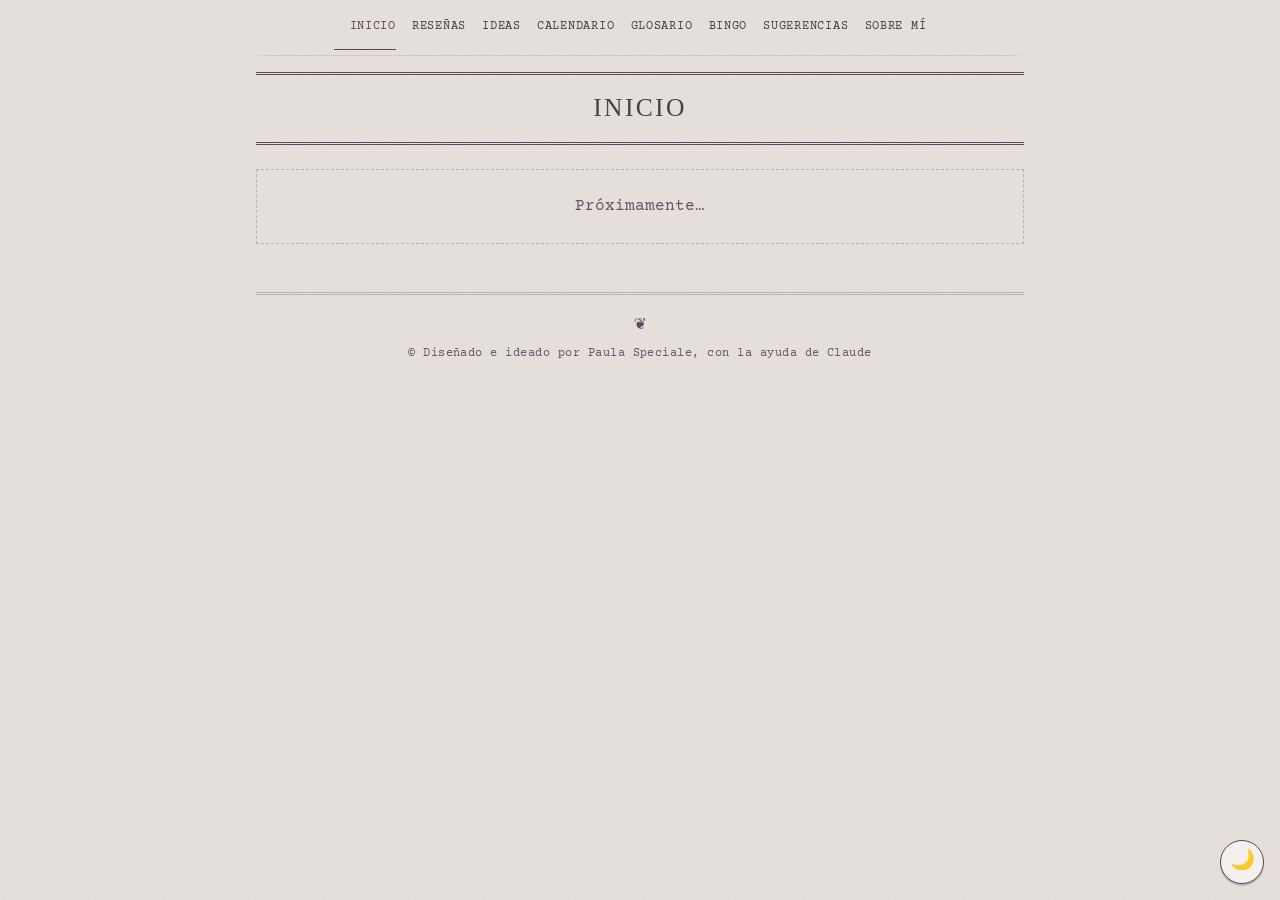
==== index.html @ 23b92ede "mejoras en las reseñas y nueva seccion glosario" ====
<!DOCTYPE html>
<html lang="es">
<head>
<meta charset="UTF-8">
<meta name="viewport" content="width=device-width, initial-scale=1, viewport-fit=cover">
<meta name="color-scheme" content="light dark">
<meta name="description" content="Aplicación web gratuita y sin anuncios para quienes crean contenido sobre libros en Bookstagram y BookTok: organiza ideas de publicaciones, planifícalas en un calendario y prepara reseñas.">
<meta name="theme-color" content="#e8e3df" media="(prefers-color-scheme: light)">
<meta name="theme-color" content="#353436" media="(prefers-color-scheme: dark)">
<link rel="icon" href="data:image/svg+xml,%3Csvg xmlns='http://www.w3.org/2000/svg' viewBox='0 0 100 100'%3E%3Ctext y='.9em' font-size='90'%3E%F0%9F%93%9A%3C/text%3E%3C/svg%3E">
<title>Inicio</title>
<link rel="stylesheet" href="base.css">
<script src="theme.js"></script>
</head>
<body>
<nav class="menu" aria-label="Principal">
<a href="index.html" aria-current="page">Inicio</a>
<a href="resenia.html">Reseñas</a>
<a href="ideas_post_90.html">Ideas</a>
<a href="calendario_ideas_90.html">Calendario</a>
<a href="glosario.html">Glosario</a>
<a href="bingo.html">Bingo</a>
<a href="sugerencias.html">Sugerencias</a>
<a href="sobre_mi.html">Sobre mí</a>
</nav>
<header class="encabezado">
<h1>Inicio</h1>
</header>
<main>
<p class="proximamente">Próximamente…</p>
</main>
<footer>
  <p>&copy; Diseñado e ideado por Paula Speciale, con la ayuda de Claude</p>
</footer>
</body>
</html>
---- base.css ----
/* ==========================================================================
   base.css · Estilos compartidos por todas las páginas: variables y tema, tipografía, controles,
   menú, pie, bloques de lectura, diálogos, botón de tema e impresión.
   Estética «librería antigua»: solo cambia la forma; los colores son los de la paleta.
   Paleta: Forged Iron #414143 · Smoked Amethyst #594752 · Old Lavender #7B6B7A
           Maud #867C7D · Weathered Stone #BAB8B5 · Brume #E8E3DF
   Se carga siempre PRIMERO.
   ========================================================================== */

/* Courier Prime (SIL OFL 1.1), autohospedada en fonts/. Sustituye a «American Typewriter»,
   que solo existe en Apple. Solo subconjunto latino (cubre el español completo). */
@font-face {
  font-family: "Courier Prime";
  font-style: normal;
  font-weight: 400;
  font-display: swap;
  src: url("fonts/courier-prime-latin-400-normal.woff2") format("woff2");
  unicode-range: U+0000-00FF, U+0131, U+0152-0153, U+02BB-02BC, U+02C6, U+02DA, U+02DC, U+2000-206F, U+20AC, U+2122, U+2191, U+2193, U+2212, U+2215, U+FEFF, U+FFFD;
}

@font-face {
  font-family: "Courier Prime";
  font-style: normal;
  font-weight: 700;
  font-display: swap;
  src: url("fonts/courier-prime-latin-700-normal.woff2") format("woff2");
  unicode-range: U+0000-00FF, U+0131, U+0152-0153, U+02BB-02BC, U+02C6, U+02DA, U+02DC, U+2000-206F, U+20AC, U+2122, U+2191, U+2193, U+2212, U+2215, U+FEFF, U+FFFD;
}

/* Paleta: Forged Iron #414143 · Smoked Amethyst #594752 · Old Lavender #7B6B7A
   Maud #867C7D · Weathered Stone #BAB8B5 · Brume #E8E3DF

   Una sola fuente para los dos temas: cada color se escribe UNA vez como
   light-dark(claro, oscuro). El tema lo decide color-scheme:
   - sin elección: sigue al dispositivo (color-scheme: light dark)
   - botón de tema (theme.js): data-theme="light" | "dark" fuerza uno. */
:root {
  color-scheme: light dark;

  --fondo: light-dark(#e8e3df, #353436);          /* Brume */
  --superficie: light-dark(#f3f0ed, #414143);     /* Forged Iron (oscuro) */
  --texto: light-dark(#414143, #e8e3df);
  --suave: light-dark(#62555c, #bab8b5);
  --borde: light-dark(#bab8b5, #5d5a5e);          /* Weathered Stone (claro) */
  --acento: light-dark(#594752, #dcc8d9);         /* Smoked Amethyst (claro) */
  --sobre-acento: light-dark(#e8e3df, #2b2a2c);
  --corazon: light-dark(#a02450, #ff8fb0);
  --aviso: light-dark(#7a4500, #f0b252);

  /* Cintas de estado (como marcapáginas) */
  --est-idea: light-dark(#bab8b5, #7a787b);
  --est-grabando: light-dark(#d98e04, #e8aa3c);
  --est-editando: light-dark(#2f6fba, #6aa6ec);
  --est-programada: light-dark(#7b6b7a, #b9a3c4); /* Old Lavender */
  --est-publicada: light-dark(#2c8a5f, #5ccf96);
  --est-descartada: light-dark(#867c7d, #8f8084); /* Maud */
  --sobre-publicada: light-dark(#ffffff, #08231b);

  /* Formatos */
  --f-post: light-dark(#245a9e, #7db3f0);
  --f-carrusel: light-dark(#8f2f76, #e08ac8);
  --f-reel: light-dark(#8f4308, #f0a25a);

  /* Tipografía, papel y marco (definidos aquí arriba, antes de usarse) */
  --serif: "Iowan Old Style", "Baskerville", "Palatino Linotype", Palatino, "Book Antiqua", Georgia, serif;
  --sans: system-ui, -apple-system, "Segoe UI", Roboto, "Helvetica Neue", sans-serif;
  --maquina: "Courier Prime", "American Typewriter", "Courier New", Courier, monospace;
  --papel: url("data:image/svg+xml,%3Csvg xmlns='http://www.w3.org/2000/svg' width='160' height='160'%3E%3Cfilter id='n'%3E%3CfeTurbulence type='fractalNoise' baseFrequency='.8' numOctaves='2' stitchTiles='stitch'/%3E%3CfeColorMatrix values='0 0 0 0 .35 0 0 0 0 .3 0 0 0 0 .3 0 0 0 .09 0'/%3E%3C/filter%3E%3Crect width='100%25' height='100%25' filter='url(%23n)'/%3E%3C/svg%3E");
  --marco: inset 0 0 0 3px var(--superficie), inset 0 0 0 4px var(--borde);

  --tope: env(safe-area-inset-top, 0px);
  --alto-barra: 4rem; /* lo actualiza app.js */
}

:root[data-theme="light"] { color-scheme: light; }

:root[data-theme="dark"] { color-scheme: dark; }

*, *::before, *::after { box-sizing: border-box; }

[hidden] { display: none !important; }

html {
  background: var(--fondo);
  -webkit-text-size-adjust: 100%;
  text-size-adjust: 100%;
}

body {
  max-width: 50rem;
  margin: 0 auto;
  padding: 0 max(1rem, env(safe-area-inset-right)) calc(3rem + env(safe-area-inset-bottom, 0px)) max(1rem, env(safe-area-inset-left));
  background: var(--fondo);
  color: var(--texto);
  font: 1rem/1.55 var(--sans);
}

p { margin: 0; }

p:empty { display: none; }

:focus-visible {
  outline: 3px solid var(--acento);
  outline-offset: 2px;
}

.encabezado {
  padding-top: calc(1.25rem + var(--tope));
}

h1 {
  margin: 0 0 .25rem;
  font: 700 clamp(1.45rem, 6vw, 2rem)/1.15 var(--serif);
  letter-spacing: -.01em;
}

progress {
  display: block;
  width: 100%;
  height: .55rem;
  margin: .5rem 0;
  accent-color: var(--acento);
}

.guia {
  margin-top: 1rem;
  border: 1px solid var(--borde);
  border-radius: .4rem;
  background: var(--superficie);
  padding: 0 .9rem;
}

.guia > summary {
  display: flex;
  align-items: center;
  min-height: 2.75rem;
  font-weight: 600;
}

.guia ul {
  margin: 0;
  padding: 0 0 .9rem 1.1rem;
  font-size: .92rem;
  color: var(--suave);
}

.guia li + li { margin-top: .35rem; }

summary { cursor: pointer; }

button, select, input, textarea {
  font: inherit;
  color: inherit;
}

button {
  min-height: 2.75rem;
  padding: .5rem .9rem;
  border: 1px solid var(--borde);
  border-radius: .4rem;
  background: var(--superficie);
  cursor: pointer;
  touch-action: manipulation;
}

button.primario {
  border-color: var(--acento);
  background: var(--acento);
  color: var(--sobre-acento);
  font-weight: 600;
}

input[type="search"], input[type="text"], input[type="date"], select, textarea {
  display: block;
  width: 100%;
  min-height: 2.75rem;
  padding: .5rem .65rem;
  border: 1px solid var(--borde);
  border-radius: .4rem;
  background: var(--fondo);
  font-size: 1rem; /* 16 px: evita el zoom automático en iOS */
}

textarea {
  min-height: 5.5rem;
  resize: vertical;
}

input[type="file"] {
  width: 100%;
  font-size: .9rem;
}

.campo {
  display: flex;
  flex-direction: column;
  gap: .25rem;
  font-size: .85rem;
  color: var(--suave);
}

.campo > select, .campo > input, .campo > textarea {
  color: var(--texto);
}

.check {
  display: flex;
  align-items: center;
  gap: .6rem;
  min-height: 2.75rem;
}

.check input {
  width: 1.4rem;
  height: 1.4rem;
  margin: 0;
  accent-color: var(--acento);
}

.botones {
  display: flex;
  flex-wrap: wrap;
  gap: .5rem;
}

/* Marcas: formato y origen */
.meta {
  display: flex;
  flex-wrap: wrap;
  gap: .4rem;
  margin-top: .5rem;
}

.chip {
  padding: .05rem .6rem;
  border: 1px solid currentColor;
  border-radius: 999px;
  font: 600 .78rem/1.5 var(--sans);
}

.formato-post { color: var(--f-post); }

.formato-carrusel { color: var(--f-carrusel); }

.formato-reel { color: var(--f-reel); }

.origen { color: var(--suave); font-weight: 500; }

.solo-lector {
  position: absolute;
  width: 1px;
  height: 1px;
  margin: -1px;
  overflow: hidden;
  clip: rect(0 0 0 0);
  white-space: nowrap;
}

@media (prefers-reduced-motion: reduce) {
  * { scroll-behavior: auto !important; }
}

body::before {
  content: "";
  position: fixed;
  inset: 0 0 auto;
  height: env(safe-area-inset-top, 0px);
  background: var(--fondo);
  z-index: 40;
}

.ayuda {
  font-size: .78rem;
  color: var(--suave);
  font-family: var(--maquina);
}

/* ---------- Cuadros de diálogo ---------- */
dialog {
  width: min(26rem, calc(100vw - 2rem));
  padding: 1.4rem;
  border: 1px solid var(--borde);
  border-radius: .15rem;
  background: var(--superficie);
  color: var(--texto);
  box-shadow: var(--marco);
}

dialog::backdrop { background: rgba(0, 0, 0, .55); }

dialog p { margin-bottom: 1rem; }

dialog .botones { justify-content: flex-end; }

/* Papel con grano (el mismo en las barras fijas para que no se note el corte) */
html, body::before {
  background-color: var(--fondo);
}

/* El grano va en una capa fija propia (rápida y compatible con iOS, donde
   background-attachment: fixed no funciona). No intercepta toques. */
body::after {
  content: "";
  position: fixed;
  inset: 0;
  z-index: 60;
  background-image: var(--papel);
  pointer-events: none;
}

body {
  background: transparent;
  font: 1rem/1.6 var(--serif);
}

/* ---------- Portada ---------- */
.encabezado { text-align: center; }

h1 {
  margin: 0 0 .75rem;
  padding: 1rem .5rem;
  border-top: 3px double var(--acento);
  border-bottom: 3px double var(--acento);
  font: 400 clamp(1.1rem, 4.6vw, 1.6rem)/1.35 var(--serif);
  letter-spacing: .09em;
  text-transform: uppercase;
}

progress {
  max-width: 20rem;
  margin: .6rem auto;
  height: .5rem;
  appearance: none;
  -webkit-appearance: none;
  border: 1px solid var(--acento);
  border-radius: 0;
  background: transparent;
}

progress::-webkit-progress-bar { background: transparent; }

progress::-webkit-progress-value { background: var(--acento); }

progress::-moz-progress-bar { background: var(--acento); }

/* ---------- Marcos y paneles plegables ---------- */
.guia {
  border: 1px solid var(--borde);
  border-radius: .15rem;
  box-shadow: var(--marco);
  padding: 0 1.1rem;
}

.guia > summary {
  font: 400 .78rem/1.4 var(--maquina);
  letter-spacing: .1em;
  text-transform: uppercase;
}

.guia ul { font-size: .95rem; }

/* «+» / «−» como en un índice de catálogo */
.guia > summary::after {
  content: "+";
  margin-left: auto;
  padding-left: .75rem;
  font-family: var(--maquina);
  color: var(--acento);
}

.guia[open] > summary::after { content: "\2212"; }

/* ---------- Controles ---------- */
button {
  border-radius: .15rem;
  font-family: var(--maquina);
  font-size: .76rem;
  letter-spacing: .07em;
  text-transform: uppercase;
  background: transparent;
}

button.primario { background: var(--acento); }

input[type="search"], input[type="text"], input[type="date"], select, textarea {
  border-radius: .15rem;
  border-color: var(--borde);
  background: var(--superficie);
  font-family: var(--serif);
}

.campo {
  font-family: var(--maquina);
  font-size: .78rem;
  letter-spacing: .08em;
  text-transform: uppercase;
}

.campo > select, .campo > input, .campo > textarea { letter-spacing: normal; text-transform: none; }

.check { font-family: var(--maquina); font-size: .85rem; }

.chip {
  padding: .05rem .55rem;
  border-radius: .15rem;
  font: 400 .75rem/1.6 var(--maquina);
  letter-spacing: .08em;
  text-transform: uppercase;
}

.origen { font-weight: 400; }

.chip.propia { color: var(--acento); border-color: var(--acento); }

.menu {
  display: flex;
  flex-wrap: nowrap;          /* siempre en una sola línea */
  gap: 0 1rem;
  padding: calc(.35rem + var(--tope)) 0 .35rem;
  overflow-x: auto;           /* si no cabe, se desliza con el dedo */
  overscroll-behavior-x: contain;
  -webkit-overflow-scrolling: touch;
  scrollbar-width: none;
  border-bottom: 1px dotted var(--borde);
  font: 400 .78rem/1.4 var(--maquina);
  letter-spacing: .06em;
  text-transform: uppercase;
  /* difuminado en los bordes: indica que hay más enlaces al deslizar */
  -webkit-mask-image: linear-gradient(to right, transparent, #000 .75rem, #000 calc(100% - .75rem), transparent);
  mask-image: linear-gradient(to right, transparent, #000 .75rem, #000 calc(100% - .75rem), transparent);
}

.menu::-webkit-scrollbar { display: none; }

/* centrado cuando cabe; alineado al inicio (sin cortar el primero) cuando no */
.menu a:first-child { margin-left: auto; padding-left: 1rem; }

.menu a:last-child { margin-right: auto; padding-right: 1.25rem; }

.menu a {
  display: inline-flex;
  flex: none;
  white-space: nowrap;
  align-items: center;
  min-height: 2.75rem;
  border-bottom: 1px solid transparent;
  color: var(--texto);
  text-decoration: none;
}

.menu a:hover { border-bottom-color: var(--acento); }

.menu a[aria-current="page"] { color: var(--acento); border-bottom-color: var(--acento); }

.menu + .encabezado { padding-top: 1rem; }

footer {
  margin-top: 3rem;
  padding-top: 1rem;
  border-top: 3px double var(--borde);
  text-align: center;
  font: 400 .75rem/1.5 var(--maquina);
  letter-spacing: .04em;
  color: var(--suave);
}

footer::before {
  content: "\2766\FE0E";
  display: block;
  margin-bottom: .3rem;
  font-size: 1.2rem;
  color: var(--acento);
}

.intro { margin-top: .5rem; font-style: italic; color: var(--suave); }

.bloque { margin-top: 1.75rem; }

.bloque > h2 {
  display: flex;
  align-items: baseline;
  gap: .7rem;
  margin: 0 0 .6rem;
  padding-bottom: .35rem;
  border-bottom: 3px double var(--acento);
  font: 400 1.12rem/1.3 var(--serif);
  font-variant: small-caps;
  letter-spacing: .07em;
}

.bloque > h2 .n { font: 400 .85rem var(--maquina); font-variant: normal; letter-spacing: .04em; color: var(--acento); }

.bloque h3 { margin: 1rem 0 .25rem; font: italic 400 1.05rem/1.4 var(--serif); }

.bloque ul { margin: 0; padding-left: 1.2rem; }

.bloque li { padding-left: .2rem; }

.bloque li::marker { color: var(--acento); }

.botones.centrado { justify-content: center; margin-top: .5rem; }

.vacio-msg { padding: 1rem; border: 1px dashed var(--borde); border-radius: .15rem; color: var(--suave); font-size: .9rem; }

main a { color: var(--acento); text-underline-offset: .2em; }

main p + p { margin-top: .75rem; }

.bloque > p { margin-top: .6rem; }

.proximamente {
  margin-top: 1.5rem;
  padding: 1.5rem 1rem;
  border: 1px dashed var(--borde);
  text-align: center;
  font-family: var(--maquina);
  color: var(--suave);
}

.btn-tema {
  position: fixed;
  right: max(1rem, env(safe-area-inset-right, 0px));
  bottom: calc(1rem + env(safe-area-inset-bottom, 0px));
  z-index: 70;
  display: grid;
  place-content: center;
  width: 2.75rem;
  height: 2.75rem;
  padding: 0;
  border: 1px solid var(--acento);
  border-radius: 50%;
  background: var(--superficie);
  color: var(--texto);
  font-size: 1.25rem;
  line-height: 1;
  letter-spacing: normal;
  box-shadow: 0 2px 0 var(--borde);
}

.btn-tema:active { transform: translateY(2px); box-shadow: none; }

/* Transición suave al cambiar de tema (solo mientras dura el cambio) */
.tema-anim, .tema-anim *, .tema-anim *::before, .tema-anim *::after {
  transition: background-color .4s ease, color .4s ease, border-color .4s ease,
              box-shadow .4s ease, outline-color .4s ease, fill .4s ease, stroke .4s ease !important;
}

@media (prefers-reduced-motion: reduce) {
  .tema-anim, .tema-anim *, .tema-anim *::before, .tema-anim *::after { transition: none !important; }
}

@media (max-width: 30rem) {
  .menu { gap: 0 .7rem; font-size: .8rem; letter-spacing: .03em; }
}

button:hover { border-color: var(--acento); }
button:active { transform: translateY(1px); }

@page { margin: 1.5cm; }

@media print {
  :root:root:root {
    color-scheme: light;
    --fondo: #fff; --superficie: #fff; --texto: #000; --suave: #333;
    --borde: #888; --acento: #000; --sobre-acento: #fff; --aviso: #000;
  }
  html, body { background: #fff !important; }
  body { max-width: none; padding: 0; font-size: 11pt; line-height: 1.45; color: #000; }
  body::before, body::after, .menu, .btn-tema, .no-print, .indice { display: none !important; }
  .encabezado { padding-top: 0; }
  .bloque { margin-top: 1.1rem; break-inside: avoid; }
  .bloque > h2 { break-after: avoid; }
  a { color: #000; text-decoration: none; }
  table.valoracion { box-shadow: none; }
  table.valoracion.ejemplo td { opacity: 1; }
  footer { margin-top: 1.5rem; }
}

html { scroll-behavior: smooth; }
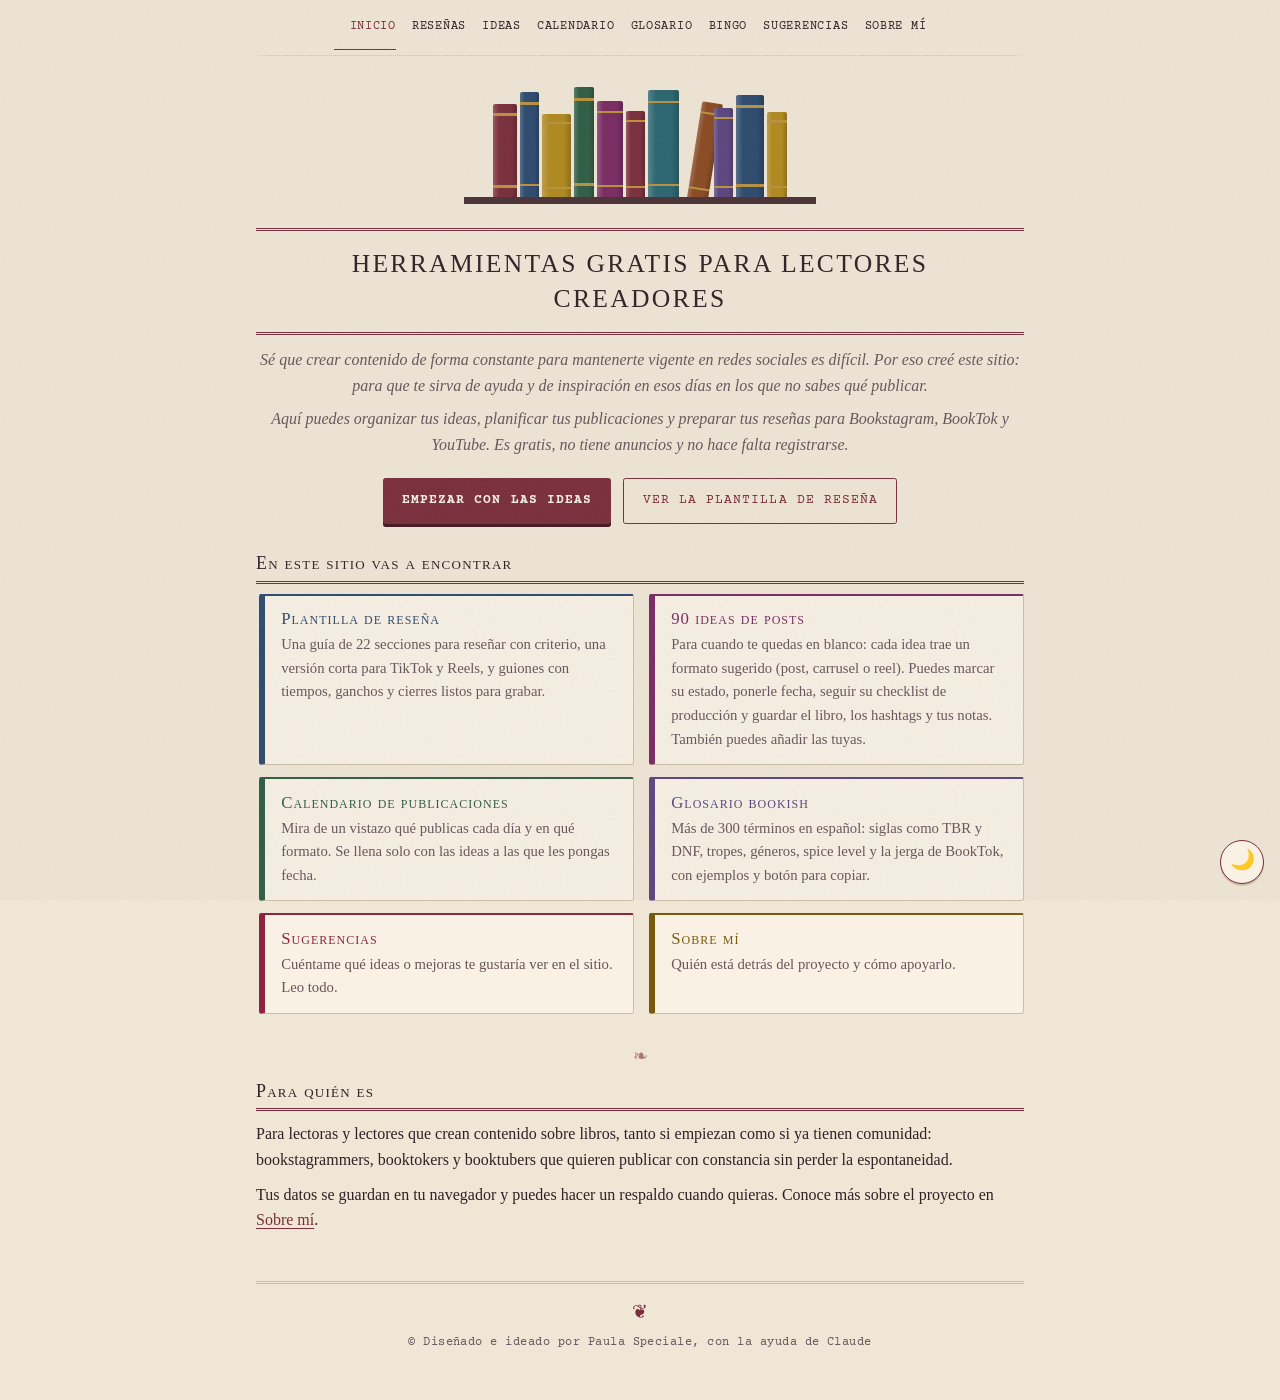
==== commit 2712ded0: "mejoras de diseño" ====
--- a/index.html
+++ b/index.html
@@ -4,12 +4,27 @@
 <meta charset="UTF-8">
 <meta name="viewport" content="width=device-width, initial-scale=1, viewport-fit=cover">
 <meta name="color-scheme" content="light dark">
-<meta name="description" content="Aplicación web gratuita y sin anuncios para quienes crean contenido sobre libros en Bookstagram y BookTok: organiza ideas de publicaciones, planifícalas en un calendario y prepara reseñas.">
-<meta name="theme-color" content="#e8e3df" media="(prefers-color-scheme: light)">
-<meta name="theme-color" content="#353436" media="(prefers-color-scheme: dark)">
+<meta name="description" content="App gratuita y sin anuncios para lectores creadores: ideas de posts, calendario de publicaciones, plantilla de reseñas, guiones para Reels y glosario bookish.">
+<meta name="theme-color" content="#efe6d6" media="(prefers-color-scheme: light)">
+<meta name="theme-color" content="#211b24" media="(prefers-color-scheme: dark)">
 <link rel="icon" href="data:image/svg+xml,%3Csvg xmlns='http://www.w3.org/2000/svg' viewBox='0 0 100 100'%3E%3Ctext y='.9em' font-size='90'%3E%F0%9F%93%9A%3C/text%3E%3C/svg%3E">
-<title>Inicio</title>
+<title>Herramientas gratis para creadores de contenido literario | Bookstagram y BookTok</title>
+<meta name="robots" content="index,follow,max-image-preview:large">
+<link rel="canonical" href="https://TU-DOMINIO.com/">
+<link rel="alternate" hreflang="es" href="https://TU-DOMINIO.com/">
+<meta property="og:type" content="website">
+<meta property="og:locale" content="es_ES">
+<meta property="og:site_name" content="Contenido BookTok">
+<meta property="og:title" content="Herramientas gratis para creadores de contenido literario | Bookstagram y BookTok">
+<meta property="og:description" content="App gratuita y sin anuncios para lectores creadores: ideas de posts, calendario de publicaciones, plantilla de reseñas, guiones para Reels y glosario bookish.">
+<meta property="og:url" content="https://TU-DOMINIO.com/">
+<meta name="twitter:card" content="summary">
+<meta name="twitter:title" content="Herramientas gratis para creadores de contenido literario | Bookstagram y BookTok">
+<meta name="twitter:description" content="App gratuita y sin anuncios para lectores creadores: ideas de posts, calendario de publicaciones, plantilla de reseñas, guiones para Reels y glosario bookish.">
+<link rel="preload" href="fonts/courier-prime-latin-400-normal.woff2" as="font" type="font/woff2" crossorigin>
+<script type="application/ld+json">{"@context": "https://schema.org", "@graph": [{"@type": "WebSite", "url": "https://TU-DOMINIO.com/", "name": "Contenido BookTok", "inLanguage": "es", "publisher": {"@type": "Person", "name": "Paula Speciale", "url": "https://TU-DOMINIO.com/sobre_mi.html"}}, {"@type": "WebApplication", "name": "Contenido BookTok", "url": "https://TU-DOMINIO.com/", "applicationCategory": "LifestyleApplication", "operatingSystem": "Web", "inLanguage": "es", "description": "App gratuita y sin anuncios para lectores creadores: ideas de posts, calendario de publicaciones, plantilla de reseñas, guiones para Reels y glosario bookish.", "offers": {"@type": "Offer", "price": "0", "priceCurrency": "USD"}, "author": {"@type": "Person", "name": "Paula Speciale", "url": "https://TU-DOMINIO.com/sobre_mi.html"}}]}</script>
 <link rel="stylesheet" href="base.css">
+<link rel="stylesheet" href="portada.css">
 <script src="theme.js"></script>
 </head>
 <body>
@@ -24,10 +39,29 @@
 <a href="sobre_mi.html">Sobre mí</a>
 </nav>
 <header class="encabezado">
-<h1>Inicio</h1>
+<div class="lomos" aria-hidden="true"><span></span><span></span><span></span><span></span><span></span><span></span><span></span><span></span><span></span><span></span><span></span></div>
+<h1>Herramientas gratis para lectores creadores</h1>
+<p class="intro">Sé que crear contenido de forma constante para mantenerte vigente en redes sociales es difícil. Por eso creé este sitio: para que te sirva de ayuda y de inspiración en esos días en los que no sabes qué publicar.</p>
+<p class="intro">Aquí puedes organizar tus ideas, planificar tus publicaciones y preparar tus reseñas para Bookstagram, BookTok y YouTube. Es gratis, no tiene anuncios y no hace falta registrarse.</p>
+<p class="cta-fila"><a class="cta cta-principal" href="ideas_post_90.html">Empezar con las ideas</a><a class="cta" href="resenia.html">Ver la plantilla de reseña</a></p>
 </header>
 <main>
-<p class="proximamente">Próximamente…</p>
+<section class="bloque">
+<h2>En este sitio vas a encontrar</h2>
+<ul class="tarjetas">
+<li class="t-resenia"><a href="resenia.html"><strong>Plantilla de reseña</strong><span>Una guía de 22 secciones para reseñar con criterio, una versión corta para TikTok y Reels, y guiones con tiempos, ganchos y cierres listos para grabar.</span></a></li>
+<li class="t-ideas"><a href="ideas_post_90.html"><strong>90 ideas de posts</strong><span>Para cuando te quedas en blanco: cada idea trae un formato sugerido (post, carrusel o reel). Puedes marcar su estado, ponerle fecha, seguir su checklist de producción y guardar el libro, los hashtags y tus notas. También puedes añadir las tuyas.</span></a></li>
+<li class="t-calendario"><a href="calendario_ideas_90.html"><strong>Calendario de publicaciones</strong><span>Mira de un vistazo qué publicas cada día y en qué formato. Se llena solo con las ideas a las que les pongas fecha.</span></a></li>
+<li class="t-glosario"><a href="glosario.html"><strong>Glosario bookish</strong><span>Más de 300 términos en español: siglas como TBR y DNF, tropes, géneros, spice level y la jerga de BookTok, con ejemplos y botón para copiar.</span></a></li>
+<li class="t-sugerencias"><a href="sugerencias.html"><strong>Sugerencias</strong><span>Cuéntame qué ideas o mejoras te gustaría ver en el sitio. Leo todo.</span></a></li>
+<li class="t-sobre-mi"><a href="sobre_mi.html"><strong>Sobre mí</strong><span>Quién está detrás del proyecto y cómo apoyarlo.</span></a></li>
+</ul>
+</section>
+<section class="bloque">
+<h2>Para quién es</h2>
+<p>Para lectoras y lectores que crean contenido sobre libros, tanto si empiezan como si ya tienen comunidad: bookstagrammers, booktokers y booktubers que quieren publicar con constancia sin perder la espontaneidad.</p>
+<p>Tus datos se guardan en tu navegador y puedes hacer un respaldo cuando quieras. Conoce más sobre el proyecto en <a href="sobre_mi.html">Sobre mí</a>.</p>
+</section>
 </main>
 <footer>
   <p>&copy; Diseñado e ideado por Paula Speciale, con la ayuda de Claude</p>
--- a/base.css
+++ b/base.css
@@ -1,9 +1,8 @@
 /* ==========================================================================
    base.css · Estilos compartidos por todas las páginas: variables y tema, tipografía, controles,
    menú, pie, bloques de lectura, diálogos, botón de tema e impresión.
-   Estética «librería antigua»: solo cambia la forma; los colores son los de la paleta.
-   Paleta: Forged Iron #414143 · Smoked Amethyst #594752 · Old Lavender #7B6B7A
-           Maud #867C7D · Weathered Stone #BAB8B5 · Brume #E8E3DF
+   Estética «librería antigua»: la paleta (papel crema, burdeos y dorado) está en las variables de :root.
+   Paleta: papel crema, tinta berenjena, burdeos y dorado; colores de sección en tonos de tela de encuadernación.
    Se carga siempre PRIMERO.
    ========================================================================== */
 
@@ -27,8 +26,7 @@
   unicode-range: U+0000-00FF, U+0131, U+0152-0153, U+02BB-02BC, U+02C6, U+02DA, U+02DC, U+2000-206F, U+20AC, U+2122, U+2191, U+2193, U+2212, U+2215, U+FEFF, U+FFFD;
 }
 
-/* Paleta: Forged Iron #414143 · Smoked Amethyst #594752 · Old Lavender #7B6B7A
-   Maud #867C7D · Weathered Stone #BAB8B5 · Brume #E8E3DF
+/* Paleta: papel crema, tinta berenjena, burdeos y dorado; colores de sección en tonos de tela de encuadernación.
 
    Una sola fuente para los dos temas: cada color se escribe UNA vez como
    light-dark(claro, oscuro). El tema lo decide color-scheme:
@@ -37,29 +35,39 @@
 :root {
   color-scheme: light dark;
 
-  --fondo: light-dark(#e8e3df, #353436);          /* Brume */
-  --superficie: light-dark(#f3f0ed, #414143);     /* Forged Iron (oscuro) */
-  --texto: light-dark(#414143, #e8e3df);
-  --suave: light-dark(#62555c, #bab8b5);
-  --borde: light-dark(#bab8b5, #5d5a5e);          /* Weathered Stone (claro) */
-  --acento: light-dark(#594752, #dcc8d9);         /* Smoked Amethyst (claro) */
-  --sobre-acento: light-dark(#e8e3df, #2b2a2c);
-  --corazon: light-dark(#a02450, #ff8fb0);
+  --fondo: light-dark(#efe6d6, #211b24);          /* papel crema / tinta berenjena */
+  --superficie: light-dark(#f8f1e4, #2d2530);     /* hoja clara / cuero oscuro */
+  --texto: light-dark(#2e2226, #eee4d4);
+  --suave: light-dark(#66565b, #c3b6b8);
+  --borde: light-dark(#cdbfa8, #4d4151);
+  --acento: light-dark(#7a2e3b, #e3b86a);         /* burdeos / dorado de vela */
+  --sobre-acento: light-dark(#f8f1e4, #241a1e);
+  --corazon: light-dark(#b0284f, #ff8fb0);
   --aviso: light-dark(#7a4500, #f0b252);
 
   /* Cintas de estado (como marcapáginas) */
-  --est-idea: light-dark(#bab8b5, #7a787b);
+  --est-idea: light-dark(#cdbfa8, #7a6f7e);
   --est-grabando: light-dark(#d98e04, #e8aa3c);
   --est-editando: light-dark(#2f6fba, #6aa6ec);
   --est-programada: light-dark(#7b6b7a, #b9a3c4); /* Old Lavender */
   --est-publicada: light-dark(#2c8a5f, #5ccf96);
-  --est-descartada: light-dark(#867c7d, #8f8084); /* Maud */
+  --est-descartada: light-dark(#8a7c7e, #9a8a90);
   --sobre-publicada: light-dark(#ffffff, #08231b);
 
   /* Formatos */
   --f-post: light-dark(#245a9e, #7db3f0);
   --f-carrusel: light-dark(#8f2f76, #e08ac8);
   --f-reel: light-dark(#8f4308, #f0a25a);
+
+  /* Telas de encuadernación: un color por sección y para los lomos de la portada */
+  --c-resenia: light-dark(#2c4a6e, #8fb0d8);      /* azul tinta */
+  --c-ideas: light-dark(#7a2a63, #d9a0cc);        /* ciruela */
+  --c-calendario: light-dark(#2f5d44, #8fcfa8);   /* verde bosque */
+  --c-glosario: light-dark(#5b4580, #c3b0e6);     /* violeta */
+  --c-bingo: light-dark(#8a4a22, #e8a878);        /* cobre */
+  --c-sugerencias: light-dark(#8e2540, #f0909f);  /* burdeos rosado */
+  --c-sobre-mi: light-dark(#7a5a0e, #e8c566);     /* mostaza */
+  --oro: light-dark(#b8923e, #e3b86a);
 
   /* Tipografía, papel y marco (definidos aquí arriba, antes de usarse) */
   --serif: "Iowan Old Style", "Baskerville", "Palatino Linotype", Palatino, "Book Antiqua", Georgia, serif;
@@ -577,3 +585,76 @@
 }
 
 html { scroll-behavior: smooth; }
+
+/* ==========================================================================
+   Color propio por sección: theme.js pone data-seccion en <html> y aquí se
+   redefine solo el acento (menú activo, filetes, enlaces, botones primarios).
+   ========================================================================== */
+:root[data-seccion="resenia"] { --acento: var(--c-resenia); }
+:root[data-seccion="ideas"] { --acento: var(--c-ideas); }
+:root[data-seccion="calendario"] { --acento: var(--c-calendario); }
+:root[data-seccion="glosario"] { --acento: var(--c-glosario); }
+:root[data-seccion="bingo"] { --acento: var(--c-bingo); }
+:root[data-seccion="sugerencias"] { --acento: var(--c-sugerencias); }
+:root[data-seccion="sobre-mi"] { --acento: var(--c-sobre-mi); }
+
+/* Tarjetas con un filete de color en el borde superior */
+.guia, .formulario, .donacion, .herramientas, .toc { border-top: 2px solid var(--acento); }
+
+/* ==========================================================================
+   Textura de librería antigua
+   ========================================================================== */
+/* Marcapáginas de cinta en la esquina de las tarjetas destacadas */
+.donacion, .formulario, .termino.top { position: relative; }
+.donacion::after, .formulario::after, .termino.top::after {
+  content: "";
+  position: absolute;
+  top: -2px;
+  right: .9rem;
+  width: .7rem;
+  height: 1.6rem;
+  background: var(--acento);
+  clip-path: polygon(0 0, 100% 0, 100% 100%, 50% 76%, 0 100%);
+  pointer-events: none;
+}
+
+/* Ficha de biblioteca: línea bajo el término, como en una ficha de catálogo */
+.termino .en { padding-bottom: .25rem; border-bottom: 1px solid color-mix(in srgb, var(--acento) 45%, transparent); }
+.termino.top .en { padding-right: 1.2rem; }
+.termino.compacto .en { padding-bottom: 0; border-bottom: 0; }
+
+/* Sellos de goma: «Imprescindible» y «Publicada» */
+.estrella, .idea[data-est="publicada"] .meta::after {
+  display: inline-block;
+  padding: .05rem .45rem;
+  border: 1.5px solid currentColor;
+  border-radius: .15rem;
+  transform: rotate(-3deg);
+  font: 700 .7rem/1.5 var(--maquina);
+  letter-spacing: .12em;
+  text-transform: uppercase;
+}
+.idea[data-est="publicada"] .meta::after { content: "Publicada"; color: var(--est-publicada); margin-left: auto; }
+
+/* Ornamento entre secciones */
+.bloque + .bloque::before, .grupo + .grupo::before {
+  content: "\2767\FE0E";
+  display: block;
+  margin-bottom: .6rem;
+  text-align: center;
+  font-size: 1.1rem;
+  color: var(--acento);
+  opacity: .6;
+}
+
+@media print {
+  .donacion::after, .formulario::after, .termino.top::after, .bloque + .bloque::before, .grupo + .grupo::before { display: none !important; }
+}
+
+/* Tarjetas de la portada */
+.tarjetas { display: grid; gap: .75rem; padding: 0 !important; list-style: none; }
+.tarjetas li::marker { content: none; }
+.tarjetas a { display: flex; flex-direction: column; gap: .2rem; min-height: 2.75rem; padding: .8rem 1rem; border: 1px solid var(--borde); border-top: 2px solid var(--acento); border-radius: .15rem; background: var(--superficie); color: var(--texto); text-decoration: none; }
+.tarjetas a:hover { box-shadow: var(--marco); }
+.tarjetas strong { font: 400 1.05rem/1.3 var(--serif); font-variant: small-caps; letter-spacing: .06em; }
+.tarjetas span { font-size: .92rem; color: var(--suave); }
--- a/portada.css
+++ b/portada.css
@@ -0,0 +1,118 @@
+/* portada.css · Estilos de la portada (index.html): estantería de lomos, botones y tarjetas por sección.
+   Requiere base.css. */
+
+:root {
+  --lomo-1: light-dark(#7a2e3b, #a8485a);
+  --lomo-2: light-dark(#2c4a6e, #5a82b0);
+  --lomo-3: light-dark(#2f5d44, #4f8f6c);
+  --lomo-4: light-dark(#b08a1e, #d9b24a);
+  --lomo-5: light-dark(#7a2a63, #a8559a);
+  --lomo-6: light-dark(#8a4a22, #c0703a);
+  --lomo-7: light-dark(#5b4580, #8a74b8);
+  --lomo-8: light-dark(#2a6670, #4a9aa6);
+  --madera: light-dark(#4a3236, #8a7280);
+}
+
+/* ---------- Estantería ---------- */
+.lomos {
+  display: flex;
+  justify-content: center;
+  align-items: flex-end;
+  gap: 3px;
+  height: 7.75rem;
+  max-width: 22rem;
+  margin: .5rem auto 1.5rem;
+  padding: .5rem .5rem 0;
+  overflow: hidden;
+  border-bottom: .45rem solid var(--madera);
+}
+
+.lomos span {
+  flex: 0 1 var(--w, 1.4rem);
+  height: var(--h, 6rem);
+  background-color: var(--lomo, var(--acento));
+  background-image:
+    linear-gradient(to bottom, transparent 10%, var(--oro) 10% 12.5%, transparent 12.5% 87.5%, var(--oro) 87.5% 90%, transparent 90%),
+    linear-gradient(to right, rgba(255, 255, 255, .2), transparent 25%, transparent 75%, rgba(0, 0, 0, .2));
+  border-radius: 2px 2px 0 0;
+  transform-origin: bottom left;
+}
+
+.lomos span:nth-child(1)  { --lomo: var(--lomo-1); --w: 1.5rem; --h: 5.8rem; --i: 0; }
+.lomos span:nth-child(2)  { --lomo: var(--lomo-2); --w: 1.2rem; --h: 6.6rem; --i: 1; }
+.lomos span:nth-child(3)  { --lomo: var(--lomo-4); --w: 1.8rem; --h: 5.2rem; --i: 2; }
+.lomos span:nth-child(4)  { --lomo: var(--lomo-3); --w: 1.3rem; --h: 6.9rem; --i: 3; }
+.lomos span:nth-child(5)  { --lomo: var(--lomo-5); --w: 1.6rem; --h: 6rem;   --i: 4; }
+.lomos span:nth-child(6)  { --lomo: var(--lomo-1); --w: 1.2rem; --h: 5.4rem; --i: 5; }
+.lomos span:nth-child(7)  { --lomo: var(--lomo-8); --w: 1.9rem; --h: 6.7rem; --i: 6; }
+.lomos span:nth-child(8)  { --lomo: var(--lomo-6); --w: 1.3rem; --h: 6.1rem; --i: 7; transform: rotate(9deg); margin-left: .35rem; margin-right: .2rem; }
+.lomos span:nth-child(9)  { --lomo: var(--lomo-7); --w: 1.2rem; --h: 5.6rem; --i: 8; }
+.lomos span:nth-child(10) { --lomo: var(--lomo-2); --w: 1.7rem; --h: 6.4rem; --i: 9; }
+.lomos span:nth-child(11) { --lomo: var(--lomo-4); --w: 1.3rem; --h: 5.3rem; --i: 10; }
+
+/* Un solo momento animado: los libros suben a la estantería al abrir la página */
+@media (prefers-reduced-motion: no-preference) {
+  .lomos span {
+    animation: sube .7s cubic-bezier(.2, .8, .3, 1) both;
+    animation-delay: calc(var(--i) * 60ms);
+  }
+}
+
+@keyframes sube { from { translate: 0 105%; } to { translate: 0 0; } }
+
+/* ---------- Botones de la portada ---------- */
+.cta-fila { display: flex; flex-wrap: wrap; justify-content: center; gap: .75rem; margin-top: 1.25rem; }
+
+.cta {
+  display: inline-flex;
+  align-items: center;
+  min-height: 2.9rem;
+  padding: .5rem 1.15rem;
+  border: 1px solid var(--acento);
+  border-radius: .15rem;
+  color: var(--acento);
+  font: 400 .82rem/1.3 var(--maquina);
+  letter-spacing: .08em;
+  text-transform: uppercase;
+  text-decoration: none;
+}
+
+.cta:hover { background: color-mix(in srgb, var(--acento) 10%, transparent); }
+
+.cta-principal {
+  background: var(--acento);
+  color: var(--sobre-acento);
+  font-weight: 700;
+  box-shadow: 0 3px 0 color-mix(in srgb, var(--acento) 55%, #000);
+}
+
+.cta-principal:hover { background: var(--acento); filter: brightness(1.08); }
+
+.cta-principal:active { transform: translateY(3px); box-shadow: none; }
+
+/* ---------- Tarjetas: cada una con el color de su sección ---------- */
+.tarjetas { grid-template-columns: repeat(auto-fit, minmax(min(100%, 18rem), 1fr)); }
+
+.tarjetas li { --c: var(--acento); }
+
+.tarjetas li.t-resenia { --c: var(--c-resenia); }
+.tarjetas li.t-ideas { --c: var(--c-ideas); }
+.tarjetas li.t-calendario { --c: var(--c-calendario); }
+.tarjetas li.t-glosario { --c: var(--c-glosario); }
+.tarjetas li.t-sugerencias { --c: var(--c-sugerencias); }
+.tarjetas li.t-sobre-mi { --c: var(--c-sobre-mi); }
+
+.tarjetas li a {
+  height: 100%;
+  border-top-color: var(--c);
+  border-left: .4rem solid var(--c);
+}
+
+.tarjetas li strong { color: var(--c); }
+
+@media (prefers-reduced-motion: no-preference) {
+  .tarjetas li a { transition: transform .15s ease, box-shadow .15s ease; }
+  .tarjetas li a:hover { transform: translateY(-2px); }
+}
+
+@media print { .lomos, .cta-fila { display: none !important; } }
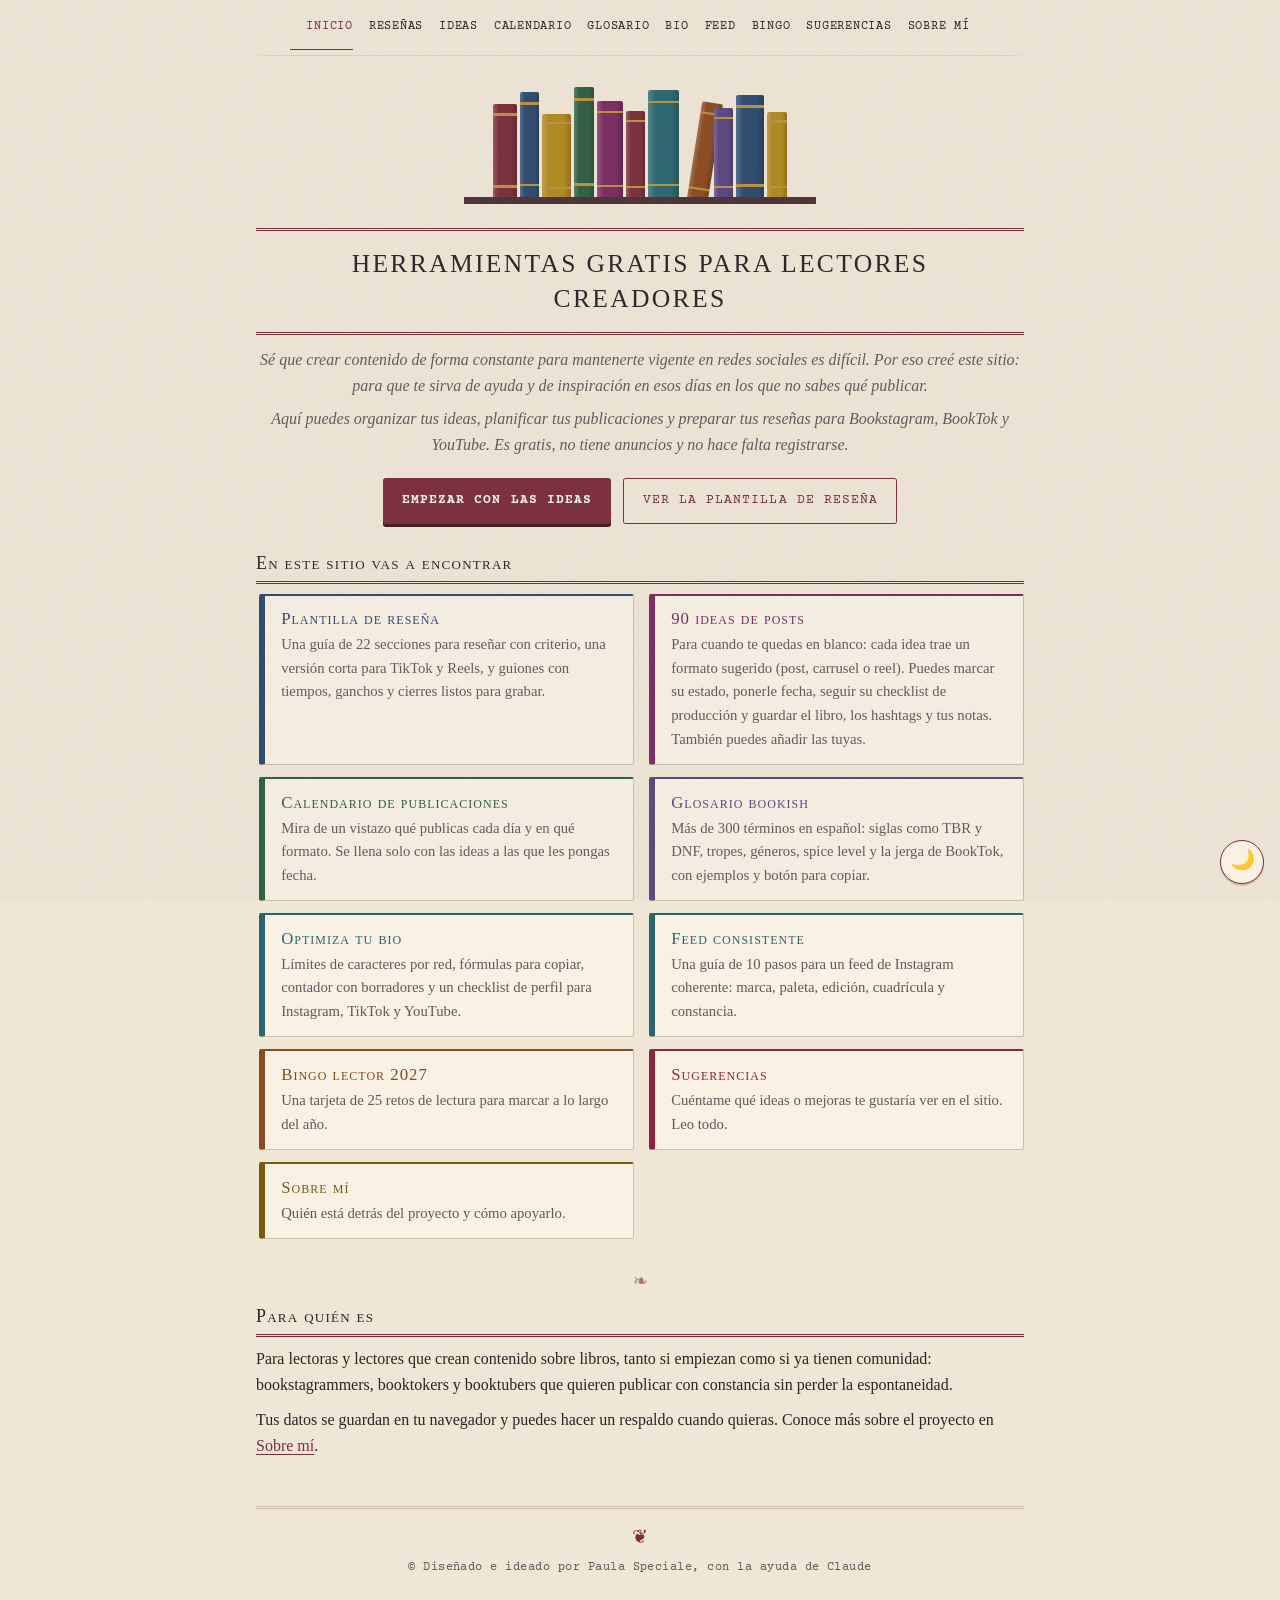
==== commit ee53ab21: "mejoras en el codigo js" ====
--- a/index.html
+++ b/index.html
@@ -34,6 +34,8 @@
 <a href="ideas_post_90.html">Ideas</a>
 <a href="calendario_ideas_90.html">Calendario</a>
 <a href="glosario.html">Glosario</a>
+<a href="bio.html">Bio</a>
+<a href="consistencia.html">Feed</a>
 <a href="bingo.html">Bingo</a>
 <a href="sugerencias.html">Sugerencias</a>
 <a href="sobre_mi.html">Sobre mí</a>
@@ -53,6 +55,9 @@
 <li class="t-ideas"><a href="ideas_post_90.html"><strong>90 ideas de posts</strong><span>Para cuando te quedas en blanco: cada idea trae un formato sugerido (post, carrusel o reel). Puedes marcar su estado, ponerle fecha, seguir su checklist de producción y guardar el libro, los hashtags y tus notas. También puedes añadir las tuyas.</span></a></li>
 <li class="t-calendario"><a href="calendario_ideas_90.html"><strong>Calendario de publicaciones</strong><span>Mira de un vistazo qué publicas cada día y en qué formato. Se llena solo con las ideas a las que les pongas fecha.</span></a></li>
 <li class="t-glosario"><a href="glosario.html"><strong>Glosario bookish</strong><span>Más de 300 términos en español: siglas como TBR y DNF, tropes, géneros, spice level y la jerga de BookTok, con ejemplos y botón para copiar.</span></a></li>
+<li class="t-bio"><a href="bio.html"><strong>Optimiza tu bio</strong><span>Límites de caracteres por red, fórmulas para copiar, contador con borradores y un checklist de perfil para Instagram, TikTok y YouTube.</span></a></li>
+<li class="t-feed"><a href="consistencia.html"><strong>Feed consistente</strong><span>Una guía de 10 pasos para un feed de Instagram coherente: marca, paleta, edición, cuadrícula y constancia.</span></a></li>
+<li class="t-bingo"><a href="bingo.html"><strong>Bingo lector 2027</strong><span>Una tarjeta de 25 retos de lectura para marcar a lo largo del año.</span></a></li>
 <li class="t-sugerencias"><a href="sugerencias.html"><strong>Sugerencias</strong><span>Cuéntame qué ideas o mejoras te gustaría ver en el sitio. Leo todo.</span></a></li>
 <li class="t-sobre-mi"><a href="sobre_mi.html"><strong>Sobre mí</strong><span>Quién está detrás del proyecto y cómo apoyarlo.</span></a></li>
 </ul>
--- a/base.css
+++ b/base.css
@@ -67,6 +67,7 @@
   --c-bingo: light-dark(#8a4a22, #e8a878);        /* cobre */
   --c-sugerencias: light-dark(#8e2540, #f0909f);  /* burdeos rosado */
   --c-sobre-mi: light-dark(#7a5a0e, #e8c566);     /* mostaza */
+  --c-bio: light-dark(#2a6670, #4a9aa6);          /* verde azulado */
   --oro: light-dark(#b8923e, #e3b86a);
 
   /* Tipografía, papel y marco (definidos aquí arriba, antes de usarse) */
@@ -178,7 +179,7 @@
   font-weight: 600;
 }
 
-input[type="search"], input[type="text"], input[type="date"], select, textarea {
+input[type="search"], input[type="text"], input[type="date"], input[type="number"], select, textarea {
   display: block;
   width: 100%;
   min-height: 2.75rem;
@@ -390,7 +391,7 @@
 
 button.primario { background: var(--acento); }
 
-input[type="search"], input[type="text"], input[type="date"], select, textarea {
+input[type="search"], input[type="text"], input[type="date"], input[type="number"], select, textarea {
   border-radius: .15rem;
   border-color: var(--borde);
   background: var(--superficie);
@@ -597,6 +598,7 @@
 :root[data-seccion="bingo"] { --acento: var(--c-bingo); }
 :root[data-seccion="sugerencias"] { --acento: var(--c-sugerencias); }
 :root[data-seccion="sobre-mi"] { --acento: var(--c-sobre-mi); }
+:root[data-seccion="bio"] { --acento: var(--c-bio); }
 
 /* Tarjetas con un filete de color en el borde superior */
 .guia, .formulario, .donacion, .herramientas, .toc { border-top: 2px solid var(--acento); }
--- a/portada.css
+++ b/portada.css
@@ -99,6 +99,8 @@
 .tarjetas li.t-ideas { --c: var(--c-ideas); }
 .tarjetas li.t-calendario { --c: var(--c-calendario); }
 .tarjetas li.t-glosario { --c: var(--c-glosario); }
+.tarjetas li.t-bio, .tarjetas li.t-feed { --c: var(--c-bio); }
+.tarjetas li.t-bingo { --c: var(--c-bingo); }
 .tarjetas li.t-sugerencias { --c: var(--c-sugerencias); }
 .tarjetas li.t-sobre-mi { --c: var(--c-sobre-mi); }
 
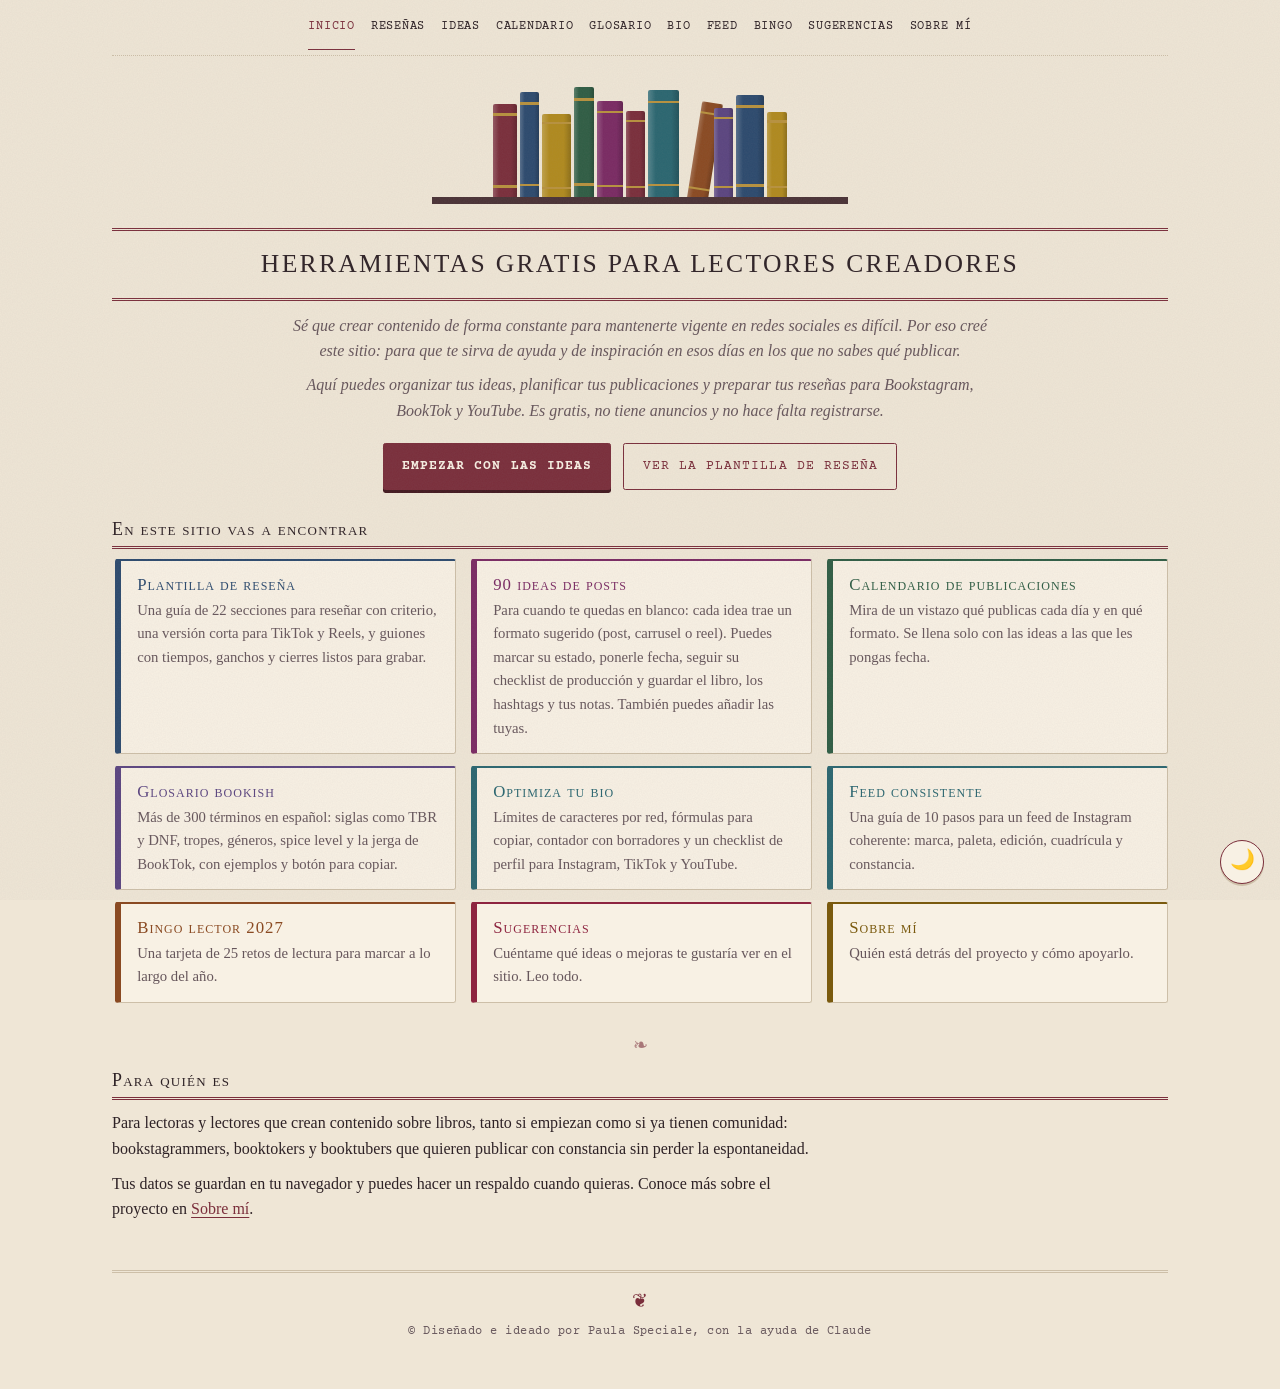
==== commit 263060bb: "mejoras en la ux ui" ====
--- a/index.html
+++ b/index.html
@@ -8,64 +8,66 @@
 <meta name="theme-color" content="#efe6d6" media="(prefers-color-scheme: light)">
 <meta name="theme-color" content="#211b24" media="(prefers-color-scheme: dark)">
 <link rel="icon" href="data:image/svg+xml,%3Csvg xmlns='http://www.w3.org/2000/svg' viewBox='0 0 100 100'%3E%3Ctext y='.9em' font-size='90'%3E%F0%9F%93%9A%3C/text%3E%3C/svg%3E">
-<title>Herramientas gratis para creadores de contenido literario | Bookstagram y BookTok</title>
+<title>Herramientas gratis para creadores de BookTok y Bookstagram</title>
 <meta name="robots" content="index,follow,max-image-preview:large">
 <link rel="canonical" href="https://TU-DOMINIO.com/">
 <link rel="alternate" hreflang="es" href="https://TU-DOMINIO.com/">
+<link rel="alternate" hreflang="x-default" href="https://TU-DOMINIO.com/">
 <meta property="og:type" content="website">
 <meta property="og:locale" content="es_ES">
 <meta property="og:site_name" content="Contenido BookTok">
-<meta property="og:title" content="Herramientas gratis para creadores de contenido literario | Bookstagram y BookTok">
+<meta property="og:title" content="Herramientas gratis para creadores de BookTok y Bookstagram">
 <meta property="og:description" content="App gratuita y sin anuncios para lectores creadores: ideas de posts, calendario de publicaciones, plantilla de reseñas, guiones para Reels y glosario bookish.">
 <meta property="og:url" content="https://TU-DOMINIO.com/">
 <meta name="twitter:card" content="summary">
-<meta name="twitter:title" content="Herramientas gratis para creadores de contenido literario | Bookstagram y BookTok">
+<meta name="twitter:title" content="Herramientas gratis para creadores de BookTok y Bookstagram">
 <meta name="twitter:description" content="App gratuita y sin anuncios para lectores creadores: ideas de posts, calendario de publicaciones, plantilla de reseñas, guiones para Reels y glosario bookish.">
 <link rel="preload" href="fonts/courier-prime-latin-400-normal.woff2" as="font" type="font/woff2" crossorigin>
-<script type="application/ld+json">{"@context": "https://schema.org", "@graph": [{"@type": "WebSite", "url": "https://TU-DOMINIO.com/", "name": "Contenido BookTok", "inLanguage": "es", "publisher": {"@type": "Person", "name": "Paula Speciale", "url": "https://TU-DOMINIO.com/sobre_mi.html"}}, {"@type": "WebApplication", "name": "Contenido BookTok", "url": "https://TU-DOMINIO.com/", "applicationCategory": "LifestyleApplication", "operatingSystem": "Web", "inLanguage": "es", "description": "App gratuita y sin anuncios para lectores creadores: ideas de posts, calendario de publicaciones, plantilla de reseñas, guiones para Reels y glosario bookish.", "offers": {"@type": "Offer", "price": "0", "priceCurrency": "USD"}, "author": {"@type": "Person", "name": "Paula Speciale", "url": "https://TU-DOMINIO.com/sobre_mi.html"}}]}</script>
-<link rel="stylesheet" href="base.css">
-<link rel="stylesheet" href="portada.css">
-<script src="theme.js"></script>
+<script type="application/ld+json">{"@context": "https://schema.org", "@graph": [{"@type": "WebSite", "url": "https://TU-DOMINIO.com/", "name": "Contenido BookTok", "inLanguage": "es", "publisher": {"@type": "Person", "name": "Paula Speciale", "url": "https://TU-DOMINIO.com/sobre-mi.html"}}, {"@type": "WebApplication", "name": "Contenido BookTok", "url": "https://TU-DOMINIO.com/", "applicationCategory": "LifestyleApplication", "operatingSystem": "Web", "inLanguage": "es", "description": "App gratuita y sin anuncios para lectores creadores: ideas de posts, calendario de publicaciones, plantilla de reseñas, guiones para Reels y glosario bookish.", "offers": {"@type": "Offer", "price": "0", "priceCurrency": "USD"}, "author": {"@type": "Person", "name": "Paula Speciale", "url": "https://TU-DOMINIO.com/sobre-mi.html"}}]}</script>
+<link rel="stylesheet" href="css/base.css">
+<link rel="stylesheet" href="css/paginas/portada.css">
+<script src="js/nucleo/theme.js"></script>
 </head>
-<body>
+<body class="pagina-app">
+<a class="saltar" href="#contenido">Saltar al contenido</a>
 <nav class="menu" aria-label="Principal">
 <a href="index.html" aria-current="page">Inicio</a>
-<a href="resenia.html">Reseñas</a>
-<a href="ideas_post_90.html">Ideas</a>
-<a href="calendario_ideas_90.html">Calendario</a>
+<a href="resena.html">Reseñas</a>
+<a href="ideas.html">Ideas</a>
+<a href="calendario.html">Calendario</a>
 <a href="glosario.html">Glosario</a>
 <a href="bio.html">Bio</a>
 <a href="consistencia.html">Feed</a>
 <a href="bingo.html">Bingo</a>
 <a href="sugerencias.html">Sugerencias</a>
-<a href="sobre_mi.html">Sobre mí</a>
+<a href="sobre-mi.html">Sobre mí</a>
 </nav>
 <header class="encabezado">
 <div class="lomos" aria-hidden="true"><span></span><span></span><span></span><span></span><span></span><span></span><span></span><span></span><span></span><span></span><span></span></div>
 <h1>Herramientas gratis para lectores creadores</h1>
 <p class="intro">Sé que crear contenido de forma constante para mantenerte vigente en redes sociales es difícil. Por eso creé este sitio: para que te sirva de ayuda y de inspiración en esos días en los que no sabes qué publicar.</p>
 <p class="intro">Aquí puedes organizar tus ideas, planificar tus publicaciones y preparar tus reseñas para Bookstagram, BookTok y YouTube. Es gratis, no tiene anuncios y no hace falta registrarse.</p>
-<p class="cta-fila"><a class="cta cta-principal" href="ideas_post_90.html">Empezar con las ideas</a><a class="cta" href="resenia.html">Ver la plantilla de reseña</a></p>
+<p class="cta-fila"><a class="cta cta-principal" href="ideas.html">Empezar con las ideas</a><a class="cta" href="resena.html">Ver la plantilla de reseña</a></p>
 </header>
-<main>
+<main id="contenido" tabindex="-1">
 <section class="bloque">
 <h2>En este sitio vas a encontrar</h2>
 <ul class="tarjetas">
-<li class="t-resenia"><a href="resenia.html"><strong>Plantilla de reseña</strong><span>Una guía de 22 secciones para reseñar con criterio, una versión corta para TikTok y Reels, y guiones con tiempos, ganchos y cierres listos para grabar.</span></a></li>
-<li class="t-ideas"><a href="ideas_post_90.html"><strong>90 ideas de posts</strong><span>Para cuando te quedas en blanco: cada idea trae un formato sugerido (post, carrusel o reel). Puedes marcar su estado, ponerle fecha, seguir su checklist de producción y guardar el libro, los hashtags y tus notas. También puedes añadir las tuyas.</span></a></li>
-<li class="t-calendario"><a href="calendario_ideas_90.html"><strong>Calendario de publicaciones</strong><span>Mira de un vistazo qué publicas cada día y en qué formato. Se llena solo con las ideas a las que les pongas fecha.</span></a></li>
+<li class="t-resenia"><a href="resena.html"><strong>Plantilla de reseña</strong><span>Una guía de 22 secciones para reseñar con criterio, una versión corta para TikTok y Reels, y guiones con tiempos, ganchos y cierres listos para grabar.</span></a></li>
+<li class="t-ideas"><a href="ideas.html"><strong>90 ideas de posts</strong><span>Para cuando te quedas en blanco: cada idea trae un formato sugerido (post, carrusel o reel). Puedes marcar su estado, ponerle fecha, seguir su checklist de producción y guardar el libro, los hashtags y tus notas. También puedes añadir las tuyas.</span></a></li>
+<li class="t-calendario"><a href="calendario.html"><strong>Calendario de publicaciones</strong><span>Mira de un vistazo qué publicas cada día y en qué formato. Se llena solo con las ideas a las que les pongas fecha.</span></a></li>
 <li class="t-glosario"><a href="glosario.html"><strong>Glosario bookish</strong><span>Más de 300 términos en español: siglas como TBR y DNF, tropes, géneros, spice level y la jerga de BookTok, con ejemplos y botón para copiar.</span></a></li>
 <li class="t-bio"><a href="bio.html"><strong>Optimiza tu bio</strong><span>Límites de caracteres por red, fórmulas para copiar, contador con borradores y un checklist de perfil para Instagram, TikTok y YouTube.</span></a></li>
 <li class="t-feed"><a href="consistencia.html"><strong>Feed consistente</strong><span>Una guía de 10 pasos para un feed de Instagram coherente: marca, paleta, edición, cuadrícula y constancia.</span></a></li>
 <li class="t-bingo"><a href="bingo.html"><strong>Bingo lector 2027</strong><span>Una tarjeta de 25 retos de lectura para marcar a lo largo del año.</span></a></li>
 <li class="t-sugerencias"><a href="sugerencias.html"><strong>Sugerencias</strong><span>Cuéntame qué ideas o mejoras te gustaría ver en el sitio. Leo todo.</span></a></li>
-<li class="t-sobre-mi"><a href="sobre_mi.html"><strong>Sobre mí</strong><span>Quién está detrás del proyecto y cómo apoyarlo.</span></a></li>
+<li class="t-sobre-mi"><a href="sobre-mi.html"><strong>Sobre mí</strong><span>Quién está detrás del proyecto y cómo apoyarlo.</span></a></li>
 </ul>
 </section>
 <section class="bloque">
 <h2>Para quién es</h2>
 <p>Para lectoras y lectores que crean contenido sobre libros, tanto si empiezan como si ya tienen comunidad: bookstagrammers, booktokers y booktubers que quieren publicar con constancia sin perder la espontaneidad.</p>
-<p>Tus datos se guardan en tu navegador y puedes hacer un respaldo cuando quieras. Conoce más sobre el proyecto en <a href="sobre_mi.html">Sobre mí</a>.</p>
+<p>Tus datos se guardan en tu navegador y puedes hacer un respaldo cuando quieras. Conoce más sobre el proyecto en <a href="sobre-mi.html">Sobre mí</a>.</p>
 </section>
 </main>
 <footer>
--- a/css/base.css
+++ b/css/base.css
@@ -0,0 +1,744 @@
+/* ==========================================================================
+   base.css · Estilos compartidos por todas las páginas: variables y tema, tipografía, controles,
+   menú, pie, bloques de lectura, diálogos, botón de tema e impresión.
+   Estética «librería antigua»: la paleta (papel crema, burdeos y dorado) está en las variables de :root.
+   Paleta: papel crema, tinta berenjena, burdeos y dorado; colores de sección en tonos de tela de encuadernación.
+   Se carga siempre PRIMERO.
+   ========================================================================== */
+
+/* Courier Prime (SIL OFL 1.1), autohospedada en fonts/. Sustituye a «American Typewriter»,
+   que solo existe en Apple. Solo subconjunto latino (cubre el español completo). */
+@font-face {
+  font-family: "Courier Prime";
+  font-style: normal;
+  font-weight: 400;
+  font-display: swap;
+  src: url("../fonts/courier-prime-latin-400-normal.woff2") format("woff2");
+  unicode-range: U+0000-00FF, U+0131, U+0152-0153, U+02BB-02BC, U+02C6, U+02DA, U+02DC, U+2000-206F, U+20AC, U+2122, U+2191, U+2193, U+2212, U+2215, U+FEFF, U+FFFD;
+}
+
+@font-face {
+  font-family: "Courier Prime";
+  font-style: normal;
+  font-weight: 700;
+  font-display: swap;
+  src: url("../fonts/courier-prime-latin-700-normal.woff2") format("woff2");
+  unicode-range: U+0000-00FF, U+0131, U+0152-0153, U+02BB-02BC, U+02C6, U+02DA, U+02DC, U+2000-206F, U+20AC, U+2122, U+2191, U+2193, U+2212, U+2215, U+FEFF, U+FFFD;
+}
+
+/* Paleta: papel crema, tinta berenjena, burdeos y dorado; colores de sección en tonos de tela de encuadernación.
+
+   Una sola fuente para los dos temas: cada color se escribe UNA vez como
+   light-dark(claro, oscuro). El tema lo decide color-scheme:
+   - sin elección: sigue al dispositivo (color-scheme: light dark)
+   - botón de tema (theme.js): data-theme="light" | "dark" fuerza uno. */
+:root {
+  color-scheme: light dark;
+
+  --fondo: light-dark(#efe6d6, #211b24);          /* papel crema / tinta berenjena */
+  --superficie: light-dark(#f8f1e4, #2d2530);     /* hoja clara / cuero oscuro */
+  --texto: light-dark(#2e2226, #eee4d4);
+  --suave: light-dark(#66565b, #c3b6b8);
+  --borde: light-dark(#cdbfa8, #4d4151);
+  --acento: light-dark(#7a2e3b, #e3b86a);         /* burdeos / dorado de vela */
+  --sobre-acento: light-dark(#f8f1e4, #241a1e);
+  --corazon: light-dark(#b0284f, #ff8fb0);
+  --aviso: light-dark(#7a4500, #f0b252);
+
+  /* Cintas de estado (como marcapáginas) */
+  --est-idea: light-dark(#cdbfa8, #7a6f7e);
+  --est-grabando: light-dark(#d98e04, #e8aa3c);
+  --est-editando: light-dark(#2f6fba, #6aa6ec);
+  --est-programada: light-dark(#7b6b7a, #b9a3c4); /* Old Lavender */
+  --est-publicada: light-dark(#2c8a5f, #5ccf96);
+  --est-descartada: light-dark(#8a7c7e, #9a8a90);
+
+  /* Tinta para TEXTO de estado: las cintas de arriba no llegan a 4.5:1 en modo
+     claro, así que el texto usa estas variantes (4.5:1 o más sobre fondo y
+     superficie, en los dos temas). Las cintas, bordes y puntos siguen con --est-*. */
+  --est-idea-tinta: light-dark(#6b5f52, #a89bb0);
+  --est-grabando-tinta: light-dark(#8a5a00, #e8aa3c);
+  --est-editando-tinta: light-dark(#2a63a6, #6aa6ec);
+  --est-programada-tinta: light-dark(#665766, #b9a3c4);
+  --est-publicada-tinta: light-dark(#1d6545, #5ccf96);
+  --est-descartada-tinta: light-dark(#706365, #9a8a90);
+
+  --sobre-publicada: light-dark(#ffffff, #08231b);
+
+  /* Formatos */
+  --f-post: light-dark(#245a9e, #7db3f0);
+  --f-carrusel: light-dark(#8f2f76, #e08ac8);
+  --f-reel: light-dark(#8f4308, #f0a25a);
+
+  /* Telas de encuadernación: un color por sección y para los lomos de la portada */
+  --c-resenia: light-dark(#2c4a6e, #8fb0d8);      /* azul tinta */
+  --c-ideas: light-dark(#7a2a63, #d9a0cc);        /* ciruela */
+  --c-calendario: light-dark(#2f5d44, #8fcfa8);   /* verde bosque */
+  --c-glosario: light-dark(#5b4580, #c3b0e6);     /* violeta */
+  --c-bingo: light-dark(#8a4a22, #e8a878);        /* cobre */
+  --c-sugerencias: light-dark(#8e2540, #f0909f);  /* burdeos rosado */
+  --c-sobre-mi: light-dark(#7a5a0e, #e8c566);     /* mostaza */
+  --c-bio: light-dark(#2a6670, #4a9aa6);          /* verde azulado */
+  --oro: light-dark(#b8923e, #e3b86a);
+
+  /* Tipografía, papel y marco (definidos aquí arriba, antes de usarse) */
+  --serif: "Iowan Old Style", "Baskerville", "Palatino Linotype", Palatino, "Book Antiqua", Georgia, serif;
+  --sans: system-ui, -apple-system, "Segoe UI", Roboto, "Helvetica Neue", sans-serif;
+  --maquina: "Courier Prime", "American Typewriter", "Courier New", Courier, monospace;
+
+  /* Anchos de página: lectura a 44rem (~75 caracteres) y app a 68rem, donde
+     caben la rejilla del calendario y el rail de filtros de Ideas. */
+  --ancho-lectura: 44rem;
+  --ancho-app: 68rem;
+  --ancho-pagina: var(--ancho-lectura);
+  --rail-toc: 12.5rem;
+  --papel: url("data:image/svg+xml,%3Csvg xmlns='http://www.w3.org/2000/svg' width='160' height='160'%3E%3Cfilter id='n'%3E%3CfeTurbulence type='fractalNoise' baseFrequency='.8' numOctaves='2' stitchTiles='stitch'/%3E%3CfeColorMatrix values='0 0 0 0 .35 0 0 0 0 .3 0 0 0 0 .3 0 0 0 .09 0'/%3E%3C/filter%3E%3Crect width='100%25' height='100%25' filter='url(%23n)'/%3E%3C/svg%3E");
+  --marco: inset 0 0 0 3px var(--superficie), inset 0 0 0 4px var(--borde);
+
+  --tope: env(safe-area-inset-top, 0px);
+  --alto-barra: 4rem; /* lo actualiza ideas.js */
+}
+
+:root[data-theme="light"] { color-scheme: light; }
+
+:root[data-theme="dark"] { color-scheme: dark; }
+
+*, *::before, *::after { box-sizing: border-box; }
+
+[hidden] { display: none !important; }
+
+html {
+  background: var(--fondo);
+  -webkit-text-size-adjust: 100%;
+  text-size-adjust: 100%;
+}
+
+body {
+  max-width: var(--ancho-pagina);
+  margin: 0 auto;
+  padding: 0 max(1rem, env(safe-area-inset-right)) calc(3rem + env(safe-area-inset-bottom, 0px)) max(1rem, env(safe-area-inset-left));
+  background: var(--fondo);
+  color: var(--texto);
+  font: 1rem/1.55 var(--sans);
+}
+
+/* Las páginas con rejilla propia (calendario, ideas, glosario, bio, bingo y
+   portada) usan el ancho de app; el resto se queda en la medida de lectura. */
+body.pagina-app { --ancho-pagina: var(--ancho-app); }
+
+p { margin: 0; }
+
+p:empty { display: none; }
+
+:focus-visible {
+  outline: 3px solid var(--acento);
+  outline-offset: 2px;
+}
+
+/* Salto al contenido: invisible hasta que recibe el foco con el teclado.
+   Va fijo para que aparezca siempre en el mismo sitio, por encima del grano. */
+.saltar {
+  position: fixed;
+  top: 0;
+  left: 50%;
+  z-index: 100;
+  padding: .6rem 1rem;
+  border: 1px solid var(--acento);
+  border-radius: .15rem;
+  background: var(--superficie);
+  color: var(--texto);
+  font: 400 .82rem/1.4 var(--maquina);
+  text-decoration: none;
+  white-space: nowrap;
+  transform: translate(-50%, calc(-100% - .5rem));
+}
+
+.saltar:focus-visible {
+  transform: translate(-50%, .5rem);
+  outline-offset: 3px;
+}
+
+/* <main> recibe el foco por programa al usar el salto: el marco solo aparece
+   con teclado y es la única señal de que el foco se ha movido. */
+main:focus { outline: none; }
+
+main:focus-visible {
+  outline: 3px solid var(--acento);
+  outline-offset: 6px;
+}
+
+.encabezado {
+  padding-top: calc(1.25rem + var(--tope));
+}
+
+h1 {
+  margin: 0 0 .25rem;
+  font: 700 clamp(1.45rem, 6vw, 2rem)/1.15 var(--serif);
+  letter-spacing: -.01em;
+}
+
+progress {
+  display: block;
+  width: 100%;
+  height: .55rem;
+  margin: .5rem 0;
+  accent-color: var(--acento);
+}
+
+.guia {
+  margin-top: 1rem;
+  border: 1px solid var(--borde);
+  border-radius: .4rem;
+  background: var(--superficie);
+  padding: 0 .9rem;
+}
+
+.guia > summary {
+  display: flex;
+  align-items: center;
+  min-height: 2.75rem;
+  font-weight: 600;
+}
+
+.guia ul {
+  margin: 0;
+  padding: 0 0 .9rem 1.1rem;
+  font-size: .92rem;
+  color: var(--suave);
+}
+
+.guia li + li { margin-top: .35rem; }
+
+summary { cursor: pointer; }
+
+button, select, input, textarea {
+  font: inherit;
+  color: inherit;
+}
+
+button {
+  min-height: 2.75rem;
+  padding: .5rem .9rem;
+  border: 1px solid var(--borde);
+  border-radius: .4rem;
+  background: var(--superficie);
+  cursor: pointer;
+  touch-action: manipulation;
+}
+
+button.primario {
+  border-color: var(--acento);
+  background: var(--acento);
+  color: var(--sobre-acento);
+  font-weight: 600;
+}
+
+input[type="search"], input[type="text"], input[type="date"], input[type="number"], select, textarea {
+  display: block;
+  width: 100%;
+  min-height: 2.75rem;
+  padding: .5rem .65rem;
+  border: 1px solid var(--borde);
+  border-radius: .4rem;
+  background: var(--fondo);
+  font-size: 1rem; /* 16 px: evita el zoom automático en iOS */
+}
+
+textarea {
+  min-height: 5.5rem;
+  resize: vertical;
+}
+
+input[type="file"] {
+  width: 100%;
+  font-size: .9rem;
+}
+
+.campo {
+  display: flex;
+  flex-direction: column;
+  gap: .25rem;
+  font-size: .85rem;
+  color: var(--suave);
+}
+
+.campo > select, .campo > input, .campo > textarea {
+  color: var(--texto);
+}
+
+.check {
+  display: flex;
+  align-items: center;
+  gap: .6rem;
+  min-height: 2.75rem;
+}
+
+.check input {
+  width: 1.4rem;
+  height: 1.4rem;
+  margin: 0;
+  accent-color: var(--acento);
+}
+
+.botones {
+  display: flex;
+  flex-wrap: wrap;
+  gap: .5rem;
+}
+
+/* Marcas: formato y origen */
+.meta {
+  display: flex;
+  flex-wrap: wrap;
+  gap: .4rem;
+  margin-top: .5rem;
+}
+
+.chip {
+  padding: .05rem .6rem;
+  border: 1px solid currentColor;
+  border-radius: 999px;
+  font: 600 .78rem/1.5 var(--sans);
+}
+
+.formato-post { color: var(--f-post); }
+
+.formato-carrusel { color: var(--f-carrusel); }
+
+.formato-reel { color: var(--f-reel); }
+
+.origen { color: var(--suave); font-weight: 500; }
+
+.solo-lector {
+  position: absolute;
+  width: 1px;
+  height: 1px;
+  margin: -1px;
+  overflow: hidden;
+  clip: rect(0 0 0 0);
+  white-space: nowrap;
+}
+
+@media (prefers-reduced-motion: reduce) {
+  * { scroll-behavior: auto !important; }
+}
+
+body::before {
+  content: "";
+  position: fixed;
+  inset: 0 0 auto;
+  height: env(safe-area-inset-top, 0px);
+  background: var(--fondo);
+  z-index: 40;
+}
+
+.ayuda {
+  font-size: .78rem;
+  color: var(--suave);
+  font-family: var(--maquina);
+}
+
+/* ---------- Cuadros de diálogo ---------- */
+dialog {
+  width: min(26rem, calc(100vw - 2rem));
+  max-height: min(85dvh, 40rem);
+  overflow: auto;
+  padding: 1.4rem;
+  border: 1px solid var(--borde);
+  border-radius: .15rem;
+  background: var(--superficie);
+  color: var(--texto);
+  box-shadow: var(--marco);
+}
+
+dialog::backdrop { background: rgba(0, 0, 0, .55); }
+
+dialog p { margin-bottom: 1rem; }
+
+dialog .botones { justify-content: flex-end; }
+
+/* Papel con grano (el mismo en las barras fijas para que no se note el corte) */
+html, body::before {
+  background-color: var(--fondo);
+}
+
+/* El grano va en una capa fija propia (rápida y compatible con iOS, donde
+   background-attachment: fixed no funciona). No intercepta toques. */
+body::after {
+  content: "";
+  position: fixed;
+  inset: 0;
+  z-index: 60;
+  background-image: var(--papel);
+  pointer-events: none;
+}
+
+body {
+  background: transparent;
+  font: 1rem/1.6 var(--serif);
+}
+
+/* ---------- Portada ---------- */
+.encabezado { text-align: center; }
+
+h1 {
+  margin: 0 0 .75rem;
+  padding: 1rem .5rem;
+  border-top: 3px double var(--acento);
+  border-bottom: 3px double var(--acento);
+  font: 400 clamp(1.1rem, 4.6vw, 1.6rem)/1.35 var(--serif);
+  letter-spacing: .09em;
+  text-transform: uppercase;
+}
+
+progress {
+  max-width: 20rem;
+  margin: .6rem auto;
+  height: .5rem;
+  appearance: none;
+  -webkit-appearance: none;
+  border: 1px solid var(--acento);
+  border-radius: 0;
+  background: transparent;
+}
+
+progress::-webkit-progress-bar { background: transparent; }
+
+progress::-webkit-progress-value { background: var(--acento); }
+
+progress::-moz-progress-bar { background: var(--acento); }
+
+/* ---------- Marcos y paneles plegables ---------- */
+.guia {
+  border: 1px solid var(--borde);
+  border-radius: .15rem;
+  box-shadow: var(--marco);
+  padding: 0 1.1rem;
+}
+
+.guia > summary {
+  font: 400 .78rem/1.4 var(--maquina);
+  letter-spacing: .1em;
+  text-transform: uppercase;
+}
+
+.guia ul { font-size: .95rem; }
+
+/* «+» / «−» como en un índice de catálogo */
+.guia > summary::after {
+  content: "+";
+  margin-left: auto;
+  padding-left: .75rem;
+  font-family: var(--maquina);
+  color: var(--acento);
+}
+
+.guia[open] > summary::after { content: "\2212"; }
+
+/* ---------- Controles ---------- */
+button {
+  border-radius: .15rem;
+  font-family: var(--maquina);
+  font-size: .76rem;
+  letter-spacing: .07em;
+  text-transform: uppercase;
+  background: transparent;
+}
+
+button.primario { background: var(--acento); }
+
+input[type="search"], input[type="text"], input[type="date"], input[type="number"], select, textarea {
+  border-radius: .15rem;
+  border-color: var(--borde);
+  background: var(--superficie);
+  font-family: var(--serif);
+}
+
+.campo {
+  font-family: var(--maquina);
+  font-size: .78rem;
+  letter-spacing: .08em;
+  text-transform: uppercase;
+}
+
+.campo > select, .campo > input, .campo > textarea { letter-spacing: normal; text-transform: none; }
+
+.check { font-family: var(--maquina); font-size: .85rem; }
+
+.chip {
+  padding: .05rem .55rem;
+  border-radius: .15rem;
+  font: 400 .75rem/1.6 var(--maquina);
+  letter-spacing: .08em;
+  text-transform: uppercase;
+}
+
+.origen { font-weight: 400; }
+
+.chip.propia { color: var(--acento); border-color: var(--acento); }
+
+.menu {
+  display: flex;
+  flex-wrap: nowrap;          /* siempre en una sola línea */
+  gap: 0 1rem;
+  padding: calc(.35rem + var(--tope)) 0 .35rem;
+  overflow-x: auto;           /* si no cabe, se desliza con el dedo */
+  overscroll-behavior-x: contain;
+  -webkit-overflow-scrolling: touch;
+  scrollbar-width: none;
+  border-bottom: 1px dotted var(--borde);
+  font: 400 .78rem/1.4 var(--maquina);
+  letter-spacing: .06em;
+  text-transform: uppercase;
+  scroll-snap-type: x proximity;
+  scroll-padding-inline: 1rem;
+  /* difuminado en los bordes: indica que hay más enlaces al deslizar */
+  -webkit-mask-image: linear-gradient(to right, transparent, #000 .75rem, #000 calc(100% - .75rem), transparent);
+  mask-image: linear-gradient(to right, transparent, #000 .75rem, #000 calc(100% - .75rem), transparent);
+}
+
+.menu::-webkit-scrollbar { display: none; }
+
+/* centrado cuando cabe; alineado al inicio (sin cortar el primero) cuando no */
+.menu a:first-child { margin-left: auto; padding-left: 1rem; }
+
+.menu a:last-child { margin-right: auto; padding-right: 1.25rem; }
+
+.menu a {
+  display: inline-flex;
+  flex: none;
+  white-space: nowrap;
+  align-items: center;
+  min-height: 2.75rem;
+  border-bottom: 1px solid transparent;
+  color: var(--texto);
+  text-decoration: none;
+  scroll-snap-align: start;
+}
+
+.menu a:hover { border-bottom-color: var(--acento); }
+
+.menu a[aria-current="page"] { color: var(--acento); border-bottom-color: var(--acento); }
+
+/* Desde tablet el menú cabe en una o dos líneas: se envuelve centrado y se
+   desactivan el desplazamiento lateral y el degradado de los bordes. */
+@media (min-width: 48rem) {
+  .menu {
+    flex-wrap: wrap;
+    justify-content: center;
+    gap: .25rem 1rem;
+    scroll-snap-type: none;
+    -webkit-mask-image: none;
+    mask-image: none;
+  }
+  .menu a:first-child { margin-left: 0; padding-left: 0; }
+  .menu a:last-child { margin-right: 0; padding-right: 0; }
+}
+
+.menu + .encabezado { padding-top: 1rem; }
+
+footer {
+  margin-top: 3rem;
+  padding-top: 1rem;
+  border-top: 3px double var(--borde);
+  text-align: center;
+  font: 400 .75rem/1.5 var(--maquina);
+  letter-spacing: .04em;
+  color: var(--suave);
+}
+
+footer::before {
+  content: "\2766\FE0E";
+  display: block;
+  margin-bottom: .3rem;
+  font-size: 1.2rem;
+  color: var(--acento);
+}
+
+.intro { margin-top: .5rem; font-style: italic; color: var(--suave); }
+
+/* En páginas de app el encabezado llega a 68rem: el texto de entrada se limita
+   a la medida de lectura para que las líneas no se alarguen de más. */
+.encabezado .intro { max-width: var(--ancho-lectura); margin-left: auto; margin-right: auto; }
+
+.bloque { margin-top: 1.75rem; }
+
+/* En las páginas de app la columna llega a 68rem, pero el texto corrido no
+   debe estirarse más allá de la medida de lectura (~75 caracteres). */
+.pagina-app .bloque > p:not([class]) { max-width: var(--ancho-lectura); }
+
+.bloque > h2 {
+  display: flex;
+  align-items: baseline;
+  gap: .7rem;
+  margin: 0 0 .6rem;
+  padding-bottom: .35rem;
+  border-bottom: 3px double var(--acento);
+  font: 400 1.12rem/1.3 var(--serif);
+  font-variant: small-caps;
+  letter-spacing: .07em;
+}
+
+.bloque > h2 .n { font: 400 .85rem var(--maquina); font-variant: normal; letter-spacing: .04em; color: var(--acento); }
+
+.bloque h3 { margin: 1rem 0 .25rem; font: italic 400 1.05rem/1.4 var(--serif); }
+
+.bloque ul { margin: 0; padding-left: 1.2rem; }
+
+.bloque li { padding-left: .2rem; }
+
+.bloque li::marker { color: var(--acento); }
+
+.botones.centrado { justify-content: center; margin-top: .5rem; }
+
+.vacio-msg { padding: 1rem; border: 1px dashed var(--borde); border-radius: .15rem; color: var(--suave); font-size: .9rem; }
+
+main a { color: var(--acento); text-underline-offset: .2em; }
+
+main p + p { margin-top: .75rem; }
+
+.bloque > p { margin-top: .6rem; }
+
+.proximamente {
+  margin-top: 1.5rem;
+  padding: 1.5rem 1rem;
+  border: 1px dashed var(--borde);
+  text-align: center;
+  font-family: var(--maquina);
+  color: var(--suave);
+}
+
+.btn-tema {
+  position: fixed;
+  right: max(1rem, env(safe-area-inset-right, 0px));
+  bottom: calc(1rem + env(safe-area-inset-bottom, 0px));
+  z-index: 70;
+  display: grid;
+  place-content: center;
+  width: 2.75rem;
+  height: 2.75rem;
+  padding: 0;
+  border: 1px solid var(--acento);
+  border-radius: 50%;
+  background: var(--superficie);
+  color: var(--texto);
+  font-size: 1.25rem;
+  line-height: 1;
+  letter-spacing: normal;
+  box-shadow: 0 2px 0 var(--borde);
+}
+
+.btn-tema:active { transform: translateY(2px); box-shadow: none; }
+
+/* Transición suave al cambiar de tema (solo mientras dura el cambio) */
+.tema-anim, .tema-anim *, .tema-anim *::before, .tema-anim *::after {
+  transition: background-color .4s ease, color .4s ease, border-color .4s ease,
+              box-shadow .4s ease, outline-color .4s ease, fill .4s ease, stroke .4s ease !important;
+}
+
+@media (prefers-reduced-motion: reduce) {
+  .tema-anim, .tema-anim *, .tema-anim *::before, .tema-anim *::after { transition: none !important; }
+}
+
+@media (max-width: 30rem) {
+  .menu { gap: 0 .7rem; font-size: .8rem; letter-spacing: .03em; }
+}
+
+button:hover { border-color: var(--acento); }
+button:active { transform: translateY(1px); }
+
+@page { margin: 1.5cm; }
+
+@media print {
+  :root:root:root {
+    color-scheme: light;
+    --fondo: #fff; --superficie: #fff; --texto: #000; --suave: #333;
+    --borde: #888; --acento: #000; --sobre-acento: #fff; --aviso: #000;
+  }
+  html, body { background: #fff !important; }
+  body { max-width: none; padding: 0; font-size: 11pt; line-height: 1.45; color: #000; }
+  body::before, body::after, .menu, .btn-tema, .no-print, .indice { display: none !important; }
+  .encabezado { padding-top: 0; }
+  .bloque { margin-top: 1.1rem; break-inside: avoid; }
+  .bloque > h2 { break-after: avoid; }
+  a { color: #000; text-decoration: none; }
+  table.valoracion { box-shadow: none; }
+  table.valoracion.ejemplo td { opacity: 1; }
+  footer { margin-top: 1.5rem; }
+}
+
+html { scroll-behavior: smooth; }
+
+/* ==========================================================================
+   Color propio por sección: theme.js pone data-seccion en <html> y aquí se
+   redefine solo el acento (menú activo, filetes, enlaces, botones primarios).
+   ========================================================================== */
+:root[data-seccion="resenia"] { --acento: var(--c-resenia); }
+:root[data-seccion="ideas"] { --acento: var(--c-ideas); }
+:root[data-seccion="calendario"] { --acento: var(--c-calendario); }
+:root[data-seccion="glosario"] { --acento: var(--c-glosario); }
+:root[data-seccion="bingo"] { --acento: var(--c-bingo); }
+:root[data-seccion="sugerencias"] { --acento: var(--c-sugerencias); }
+:root[data-seccion="sobre-mi"] { --acento: var(--c-sobre-mi); }
+:root[data-seccion="bio"] { --acento: var(--c-bio); }
+
+/* Tarjetas con un filete de color en el borde superior */
+.guia, .formulario, .donacion, .herramientas, .toc { border-top: 2px solid var(--acento); }
+
+/* ==========================================================================
+   Textura de librería antigua
+   ========================================================================== */
+/* Marcapáginas de cinta en la esquina de las tarjetas destacadas */
+.donacion, .formulario, .termino.top { position: relative; }
+.donacion::after, .formulario::after, .termino.top::after {
+  content: "";
+  position: absolute;
+  top: -2px;
+  right: .9rem;
+  width: .7rem;
+  height: 1.6rem;
+  background: var(--acento);
+  clip-path: polygon(0 0, 100% 0, 100% 100%, 50% 76%, 0 100%);
+  pointer-events: none;
+}
+
+/* Ficha de biblioteca: línea bajo el término, como en una ficha de catálogo */
+.termino .en { padding-bottom: .25rem; border-bottom: 1px solid color-mix(in srgb, var(--acento) 45%, transparent); }
+.termino.top .en { padding-right: 1.2rem; }
+.termino.compacto .en { padding-bottom: 0; border-bottom: 0; }
+
+/* Sellos de goma: «Imprescindible» y «Publicada» */
+.estrella, .idea[data-est="publicada"] .meta::after {
+  display: inline-block;
+  padding: .05rem .45rem;
+  border: 1.5px solid currentColor;
+  border-radius: .15rem;
+  transform: rotate(-3deg);
+  font: 700 .7rem/1.5 var(--maquina);
+  letter-spacing: .12em;
+  text-transform: uppercase;
+}
+.idea[data-est="publicada"] .meta::after { content: "Publicada"; color: var(--est-publicada-tinta); margin-left: auto; }
+
+/* Ornamento entre secciones */
+.bloque + .bloque::before, .grupo + .grupo::before {
+  content: "\2767\FE0E";
+  display: block;
+  margin-bottom: .6rem;
+  text-align: center;
+  font-size: 1.1rem;
+  color: var(--acento);
+  opacity: .6;
+}
+
+@media print {
+  .donacion::after, .formulario::after, .termino.top::after, .bloque + .bloque::before, .grupo + .grupo::before { display: none !important; }
+}
+
+/* Tarjetas de la portada */
+.tarjetas { display: grid; gap: .75rem; padding: 0 !important; list-style: none; }
+.tarjetas li::marker { content: none; }
+.tarjetas a { display: flex; flex-direction: column; gap: .2rem; min-height: 2.75rem; padding: .8rem 1rem; border: 1px solid var(--borde); border-top: 2px solid var(--acento); border-radius: .15rem; background: var(--superficie); color: var(--texto); text-decoration: none; }
+.tarjetas a:hover { box-shadow: var(--marco); }
+.tarjetas strong { font: 400 1.05rem/1.3 var(--serif); font-variant: small-caps; letter-spacing: .06em; }
+.tarjetas span { font-size: .92rem; color: var(--suave); }
--- a/css/paginas/portada.css
+++ b/css/paginas/portada.css
@@ -0,0 +1,134 @@
+/* ==========================================================================
+   portada.css · Estilos de la portada (index.html): estantería de lomos,
+   botones de entrada y tarjetas de cada sección.
+   Requiere base.css. Los colores de lomo y madera se definen aquí en :root.
+   ========================================================================== */
+
+:root {
+  --lomo-1: light-dark(#7a2e3b, #a8485a);
+  --lomo-2: light-dark(#2c4a6e, #5a82b0);
+  --lomo-3: light-dark(#2f5d44, #4f8f6c);
+  --lomo-4: light-dark(#b08a1e, #d9b24a);
+  --lomo-5: light-dark(#7a2a63, #a8559a);
+  --lomo-6: light-dark(#8a4a22, #c0703a);
+  --lomo-7: light-dark(#5b4580, #8a74b8);
+  --lomo-8: light-dark(#2a6670, #4a9aa6);
+  --madera: light-dark(#4a3236, #8a7280);
+}
+
+/* ---------- Estantería ---------- */
+.lomos {
+  display: flex;
+  justify-content: center;
+  align-items: flex-end;
+  gap: 3px;
+  height: 7.75rem;
+  max-width: 22rem;
+  margin: .5rem auto 1.5rem;
+  padding: .5rem .5rem 0;
+  overflow: hidden;
+  border-bottom: .45rem solid var(--madera);
+}
+
+/* La estantería gana presencia en cuanto sobra ancho. */
+@media (min-width: 48rem) {
+  .lomos { max-width: 26rem; }
+}
+
+.lomos span {
+  flex: 0 1 var(--w, 1.4rem);
+  height: var(--h, 6rem);
+  background-color: var(--lomo, var(--acento));
+  background-image:
+    linear-gradient(to bottom, transparent 10%, var(--oro) 10% 12.5%, transparent 12.5% 87.5%, var(--oro) 87.5% 90%, transparent 90%),
+    linear-gradient(to right, rgba(255, 255, 255, .2), transparent 25%, transparent 75%, rgba(0, 0, 0, .2));
+  border-radius: 2px 2px 0 0;
+  transform-origin: bottom left;
+}
+
+.lomos span:nth-child(1)  { --lomo: var(--lomo-1); --w: 1.5rem; --h: 5.8rem; --i: 0; }
+.lomos span:nth-child(2)  { --lomo: var(--lomo-2); --w: 1.2rem; --h: 6.6rem; --i: 1; }
+.lomos span:nth-child(3)  { --lomo: var(--lomo-4); --w: 1.8rem; --h: 5.2rem; --i: 2; }
+.lomos span:nth-child(4)  { --lomo: var(--lomo-3); --w: 1.3rem; --h: 6.9rem; --i: 3; }
+.lomos span:nth-child(5)  { --lomo: var(--lomo-5); --w: 1.6rem; --h: 6rem;   --i: 4; }
+.lomos span:nth-child(6)  { --lomo: var(--lomo-1); --w: 1.2rem; --h: 5.4rem; --i: 5; }
+.lomos span:nth-child(7)  { --lomo: var(--lomo-8); --w: 1.9rem; --h: 6.7rem; --i: 6; }
+.lomos span:nth-child(8)  { --lomo: var(--lomo-6); --w: 1.3rem; --h: 6.1rem; --i: 7; transform: rotate(9deg); margin-left: .35rem; margin-right: .2rem; }
+.lomos span:nth-child(9)  { --lomo: var(--lomo-7); --w: 1.2rem; --h: 5.6rem; --i: 8; }
+.lomos span:nth-child(10) { --lomo: var(--lomo-2); --w: 1.7rem; --h: 6.4rem; --i: 9; }
+.lomos span:nth-child(11) { --lomo: var(--lomo-4); --w: 1.3rem; --h: 5.3rem; --i: 10; }
+
+/* Un solo momento animado: los libros suben a la estantería al abrir la página */
+@media (prefers-reduced-motion: no-preference) {
+  .lomos span {
+    animation: sube .7s cubic-bezier(.2, .8, .3, 1) both;
+    animation-delay: calc(var(--i) * 60ms);
+  }
+}
+
+@keyframes sube { from { translate: 0 105%; } to { translate: 0 0; } }
+
+/* ---------- Botones de la portada ---------- */
+.cta-fila { display: flex; flex-wrap: wrap; justify-content: center; gap: .75rem; margin-top: 1.25rem; }
+
+.cta {
+  display: inline-flex;
+  align-items: center;
+  min-height: 2.9rem;
+  padding: .5rem 1.15rem;
+  border: 1px solid var(--acento);
+  border-radius: .15rem;
+  color: var(--acento);
+  font: 400 .82rem/1.3 var(--maquina);
+  letter-spacing: .08em;
+  text-transform: uppercase;
+  text-decoration: none;
+}
+
+.cta:hover { background: color-mix(in srgb, var(--acento) 10%, transparent); }
+
+.cta-principal {
+  background: var(--acento);
+  color: var(--sobre-acento);
+  font-weight: 700;
+  box-shadow: 0 3px 0 color-mix(in srgb, var(--acento) 55%, #000);
+}
+
+.cta-principal:hover { background: var(--acento); filter: brightness(1.08); }
+
+.cta-principal:active { transform: translateY(3px); box-shadow: none; }
+
+/* ---------- Tarjetas: cada una con el color de su sección ---------- */
+.tarjetas { grid-template-columns: repeat(auto-fit, minmax(min(100%, 18rem), 1fr)); }
+
+/* Con el ancho de app ya caben tres tarjetas por fila: se fijan para que no
+   queden columnas desiguales al crecer la ventana. */
+@media (min-width: 68rem) {
+  .tarjetas { grid-template-columns: repeat(3, minmax(0, 1fr)); }
+}
+
+.tarjetas li { --c: var(--acento); }
+
+.tarjetas li.t-resenia { --c: var(--c-resenia); }
+.tarjetas li.t-ideas { --c: var(--c-ideas); }
+.tarjetas li.t-calendario { --c: var(--c-calendario); }
+.tarjetas li.t-glosario { --c: var(--c-glosario); }
+.tarjetas li.t-bio, .tarjetas li.t-feed { --c: var(--c-bio); }
+.tarjetas li.t-bingo { --c: var(--c-bingo); }
+.tarjetas li.t-sugerencias { --c: var(--c-sugerencias); }
+.tarjetas li.t-sobre-mi { --c: var(--c-sobre-mi); }
+
+.tarjetas li a {
+  height: 100%;
+  border-top-color: var(--c);
+  border-left: .4rem solid var(--c);
+}
+
+.tarjetas li strong { color: var(--c); }
+
+@media (prefers-reduced-motion: no-preference) {
+  .tarjetas li a { transition: transform .15s ease, box-shadow .15s ease; }
+  .tarjetas li a:hover { transform: translateY(-2px); }
+}
+
+@media print { .lomos, .cta-fila { display: none !important; } }
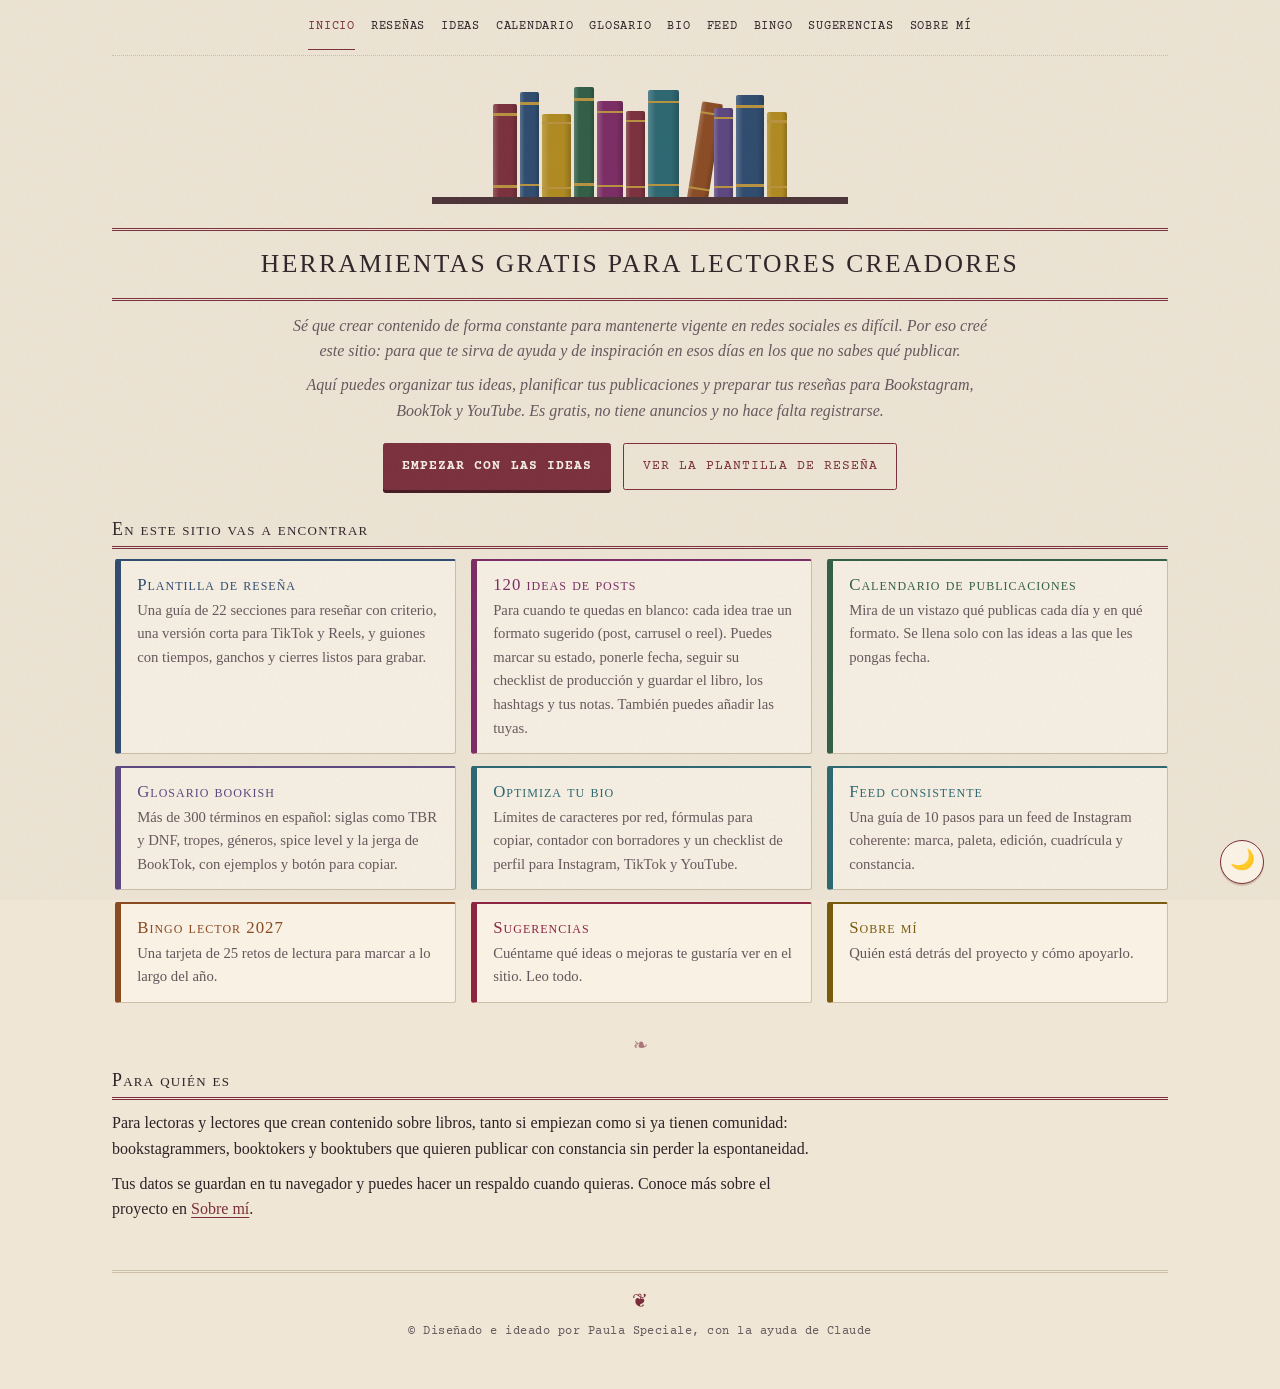
==== commit 05ead174: "mejoras" ====
--- a/index.html
+++ b/index.html
@@ -54,7 +54,7 @@
 <h2>En este sitio vas a encontrar</h2>
 <ul class="tarjetas">
 <li class="t-resenia"><a href="resena.html"><strong>Plantilla de reseña</strong><span>Una guía de 22 secciones para reseñar con criterio, una versión corta para TikTok y Reels, y guiones con tiempos, ganchos y cierres listos para grabar.</span></a></li>
-<li class="t-ideas"><a href="ideas.html"><strong>90 ideas de posts</strong><span>Para cuando te quedas en blanco: cada idea trae un formato sugerido (post, carrusel o reel). Puedes marcar su estado, ponerle fecha, seguir su checklist de producción y guardar el libro, los hashtags y tus notas. También puedes añadir las tuyas.</span></a></li>
+<li class="t-ideas"><a href="ideas.html"><strong>120 ideas de posts</strong><span>Para cuando te quedas en blanco: cada idea trae un formato sugerido (post, carrusel o reel). Puedes marcar su estado, ponerle fecha, seguir su checklist de producción y guardar el libro, los hashtags y tus notas. También puedes añadir las tuyas.</span></a></li>
 <li class="t-calendario"><a href="calendario.html"><strong>Calendario de publicaciones</strong><span>Mira de un vistazo qué publicas cada día y en qué formato. Se llena solo con las ideas a las que les pongas fecha.</span></a></li>
 <li class="t-glosario"><a href="glosario.html"><strong>Glosario bookish</strong><span>Más de 300 términos en español: siglas como TBR y DNF, tropes, géneros, spice level y la jerga de BookTok, con ejemplos y botón para copiar.</span></a></li>
 <li class="t-bio"><a href="bio.html"><strong>Optimiza tu bio</strong><span>Límites de caracteres por red, fórmulas para copiar, contador con borradores y un checklist de perfil para Instagram, TikTok y YouTube.</span></a></li>
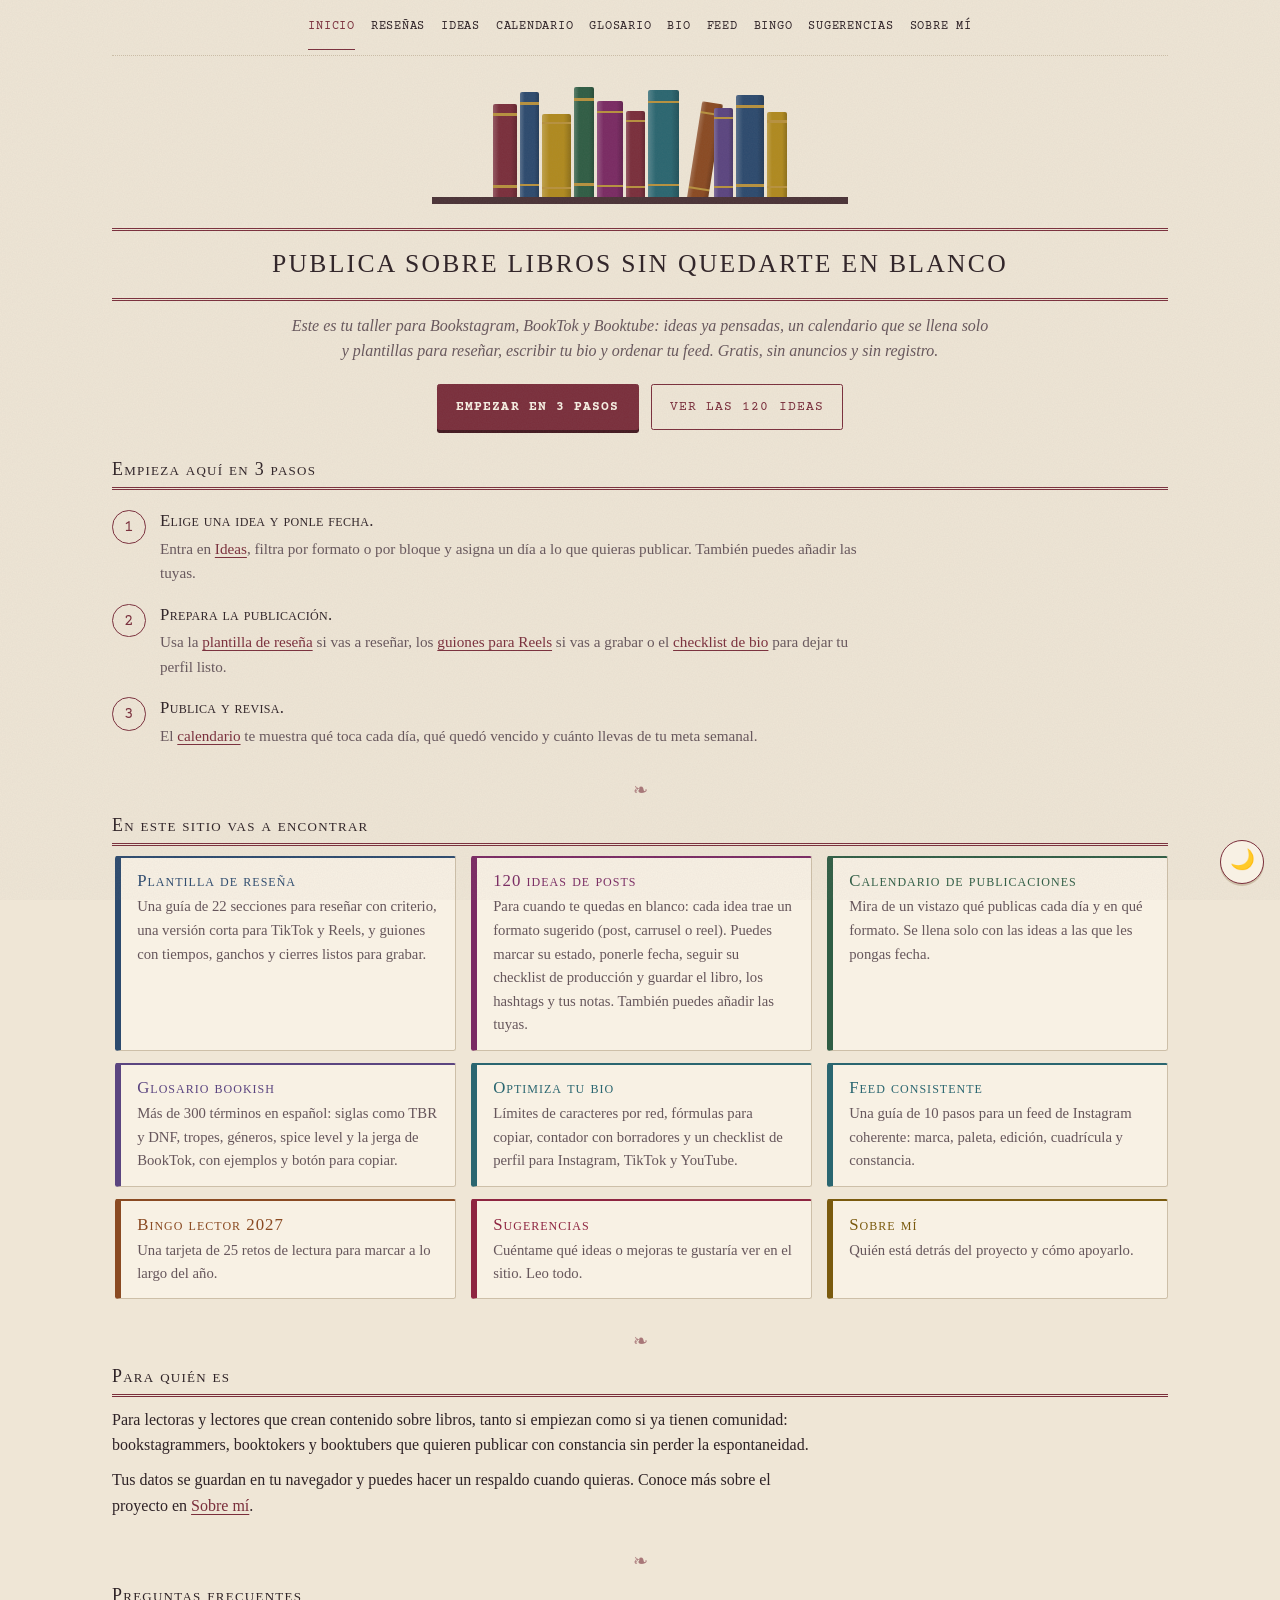
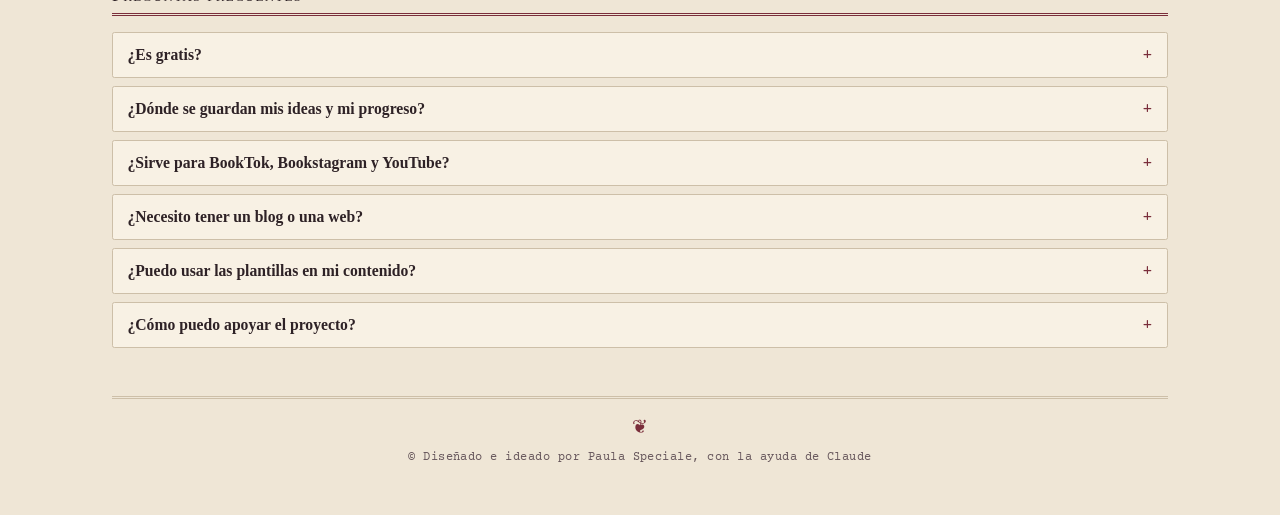
==== commit 6740dcba: "portada con ruta de entrada, FAQ y donaciones silenciosas" ====
--- a/index.html
+++ b/index.html
@@ -4,11 +4,11 @@
 <meta charset="UTF-8">
 <meta name="viewport" content="width=device-width, initial-scale=1, viewport-fit=cover">
 <meta name="color-scheme" content="light dark">
-<meta name="description" content="App gratuita y sin anuncios para lectores creadores: ideas de posts, calendario de publicaciones, plantilla de reseñas, guiones para Reels y glosario bookish.">
+<meta name="description" content="Ideas, calendario, plantillas y glosario para bookstagrammers y booktokers: publica sobre libros con constancia. Gratis, sin anuncios y sin registro.">
 <meta name="theme-color" content="#efe6d6" media="(prefers-color-scheme: light)">
 <meta name="theme-color" content="#211b24" media="(prefers-color-scheme: dark)">
 <link rel="icon" href="data:image/svg+xml,%3Csvg xmlns='http://www.w3.org/2000/svg' viewBox='0 0 100 100'%3E%3Ctext y='.9em' font-size='90'%3E%F0%9F%93%9A%3C/text%3E%3C/svg%3E">
-<title>Herramientas gratis para creadores de BookTok y Bookstagram</title>
+<title>Herramientas para Bookstagram y BookTok: ideas, calendario y plantillas</title>
 <meta name="robots" content="index,follow,max-image-preview:large">
 <link rel="canonical" href="https://TU-DOMINIO.com/">
 <link rel="alternate" hreflang="es" href="https://TU-DOMINIO.com/">
@@ -16,14 +16,14 @@
 <meta property="og:type" content="website">
 <meta property="og:locale" content="es_ES">
 <meta property="og:site_name" content="Contenido BookTok">
-<meta property="og:title" content="Herramientas gratis para creadores de BookTok y Bookstagram">
-<meta property="og:description" content="App gratuita y sin anuncios para lectores creadores: ideas de posts, calendario de publicaciones, plantilla de reseñas, guiones para Reels y glosario bookish.">
+<meta property="og:title" content="Herramientas para Bookstagram y BookTok: ideas, calendario y plantillas">
+<meta property="og:description" content="Ideas, calendario, plantillas y glosario para bookstagrammers y booktokers: publica sobre libros con constancia. Gratis, sin anuncios y sin registro.">
 <meta property="og:url" content="https://TU-DOMINIO.com/">
 <meta name="twitter:card" content="summary">
-<meta name="twitter:title" content="Herramientas gratis para creadores de BookTok y Bookstagram">
-<meta name="twitter:description" content="App gratuita y sin anuncios para lectores creadores: ideas de posts, calendario de publicaciones, plantilla de reseñas, guiones para Reels y glosario bookish.">
+<meta name="twitter:title" content="Herramientas para Bookstagram y BookTok: ideas, calendario y plantillas">
+<meta name="twitter:description" content="Ideas, calendario, plantillas y glosario para bookstagrammers y booktokers: publica sobre libros con constancia. Gratis, sin anuncios y sin registro.">
 <link rel="preload" href="fonts/courier-prime-latin-400-normal.woff2" as="font" type="font/woff2" crossorigin>
-<script type="application/ld+json">{"@context": "https://schema.org", "@graph": [{"@type": "WebSite", "url": "https://TU-DOMINIO.com/", "name": "Contenido BookTok", "inLanguage": "es", "publisher": {"@type": "Person", "name": "Paula Speciale", "url": "https://TU-DOMINIO.com/sobre-mi.html"}}, {"@type": "WebApplication", "name": "Contenido BookTok", "url": "https://TU-DOMINIO.com/", "applicationCategory": "LifestyleApplication", "operatingSystem": "Web", "inLanguage": "es", "description": "App gratuita y sin anuncios para lectores creadores: ideas de posts, calendario de publicaciones, plantilla de reseñas, guiones para Reels y glosario bookish.", "offers": {"@type": "Offer", "price": "0", "priceCurrency": "USD"}, "author": {"@type": "Person", "name": "Paula Speciale", "url": "https://TU-DOMINIO.com/sobre-mi.html"}}]}</script>
+<script type="application/ld+json">{"@context": "https://schema.org", "@graph": [{"@type": "WebSite", "url": "https://TU-DOMINIO.com/", "name": "Contenido BookTok", "inLanguage": "es", "publisher": {"@type": "Person", "name": "Paula Speciale", "url": "https://TU-DOMINIO.com/sobre-mi.html"}}, {"@type": "WebApplication", "name": "Contenido BookTok", "url": "https://TU-DOMINIO.com/", "applicationCategory": "LifestyleApplication", "operatingSystem": "Web", "inLanguage": "es", "description": "Ideas, calendario, plantillas y glosario para bookstagrammers y booktokers: publica sobre libros con constancia. Gratis, sin anuncios y sin registro.", "offers": {"@type": "Offer", "price": "0", "priceCurrency": "USD"}, "author": {"@type": "Person", "name": "Paula Speciale", "url": "https://TU-DOMINIO.com/sobre-mi.html"}}, {"@type": "FAQPage", "mainEntity": [{"@type": "Question", "name": "¿Es gratis?", "acceptedAnswer": {"@type": "Answer", "text": "Sí. No hay anuncios, suscripciones ni registro. Puedes usar todas las herramientas sin crear una cuenta."}}, {"@type": "Question", "name": "¿Dónde se guardan mis ideas y mi progreso?", "acceptedAnswer": {"@type": "Answer", "text": "En tu navegador. Si la sincronización está disponible, también se copian a tu espacio privado para que las veas en otros dispositivos. Desde Ideas puedes descargar un respaldo en JSON."}}, {"@type": "Question", "name": "¿Sirve para BookTok, Bookstagram y YouTube?", "acceptedAnswer": {"@type": "Answer", "text": "Sí. Las ideas incluyen formato (post, carrusel o reel), la plantilla de reseña trae una versión corta para Reels y TikTok, y la guía de bio cubre Instagram, TikTok y YouTube."}}, {"@type": "Question", "name": "¿Necesito tener un blog o una web?", "acceptedAnswer": {"@type": "Answer", "text": "No. Las herramientas están pensadas para publicar en redes; también puedes usar las plantillas si tienes blog, podcast o canal de YouTube."}}, {"@type": "Question", "name": "¿Puedo usar las plantillas en mi contenido?", "acceptedAnswer": {"@type": "Answer", "text": "Sí. Adáptalas a tu voz y a tu cuenta. No hace falta atribución."}}, {"@type": "Question", "name": "¿Cómo puedo apoyar el proyecto?", "acceptedAnswer": {"@type": "Answer", "text": "La forma más útil es suscribirte al canal de YouTube. Si quieres, también puedes invitarme un café en Cafecito."}}]}]}</script>
 <link rel="stylesheet" href="css/base.css">
 <link rel="stylesheet" href="css/paginas/portada.css">
 <script src="js/nucleo/theme.js"></script>
@@ -44,12 +44,19 @@
 </nav>
 <header class="encabezado">
 <div class="lomos" aria-hidden="true"><span></span><span></span><span></span><span></span><span></span><span></span><span></span><span></span><span></span><span></span><span></span></div>
-<h1>Herramientas gratis para lectores creadores</h1>
-<p class="intro">Sé que crear contenido de forma constante para mantenerte vigente en redes sociales es difícil. Por eso creé este sitio: para que te sirva de ayuda y de inspiración en esos días en los que no sabes qué publicar.</p>
-<p class="intro">Aquí puedes organizar tus ideas, planificar tus publicaciones y preparar tus reseñas para Bookstagram, BookTok y YouTube. Es gratis, no tiene anuncios y no hace falta registrarse.</p>
-<p class="cta-fila"><a class="cta cta-principal" href="ideas.html">Empezar con las ideas</a><a class="cta" href="resena.html">Ver la plantilla de reseña</a></p>
+<h1>Publica sobre libros sin quedarte en blanco</h1>
+<p class="intro">Este es tu taller para Bookstagram, BookTok y Booktube: ideas ya pensadas, un calendario que se llena solo y plantillas para reseñar, escribir tu bio y ordenar tu feed. Gratis, sin anuncios y sin registro.</p>
+<p class="cta-fila"><a class="cta cta-principal" href="#empieza">Empezar en 3 pasos</a><a class="cta" href="ideas.html">Ver las 120 ideas</a></p>
 </header>
 <main id="contenido" tabindex="-1">
+<section class="bloque" id="empieza">
+<h2>Empieza aquí en 3 pasos</h2>
+<ol class="pasos">
+<li><strong>Elige una idea y ponle fecha.</strong><p>Entra en <a href="ideas.html">Ideas</a>, filtra por formato o por bloque y asigna un día a lo que quieras publicar. También puedes añadir las tuyas.</p></li>
+<li><strong>Prepara la publicación.</strong><p>Usa la <a href="resena.html">plantilla de reseña</a> si vas a reseñar, los <a href="resena.html">guiones para Reels</a> si vas a grabar o el <a href="bio.html">checklist de bio</a> para dejar tu perfil listo.</p></li>
+<li><strong>Publica y revisa.</strong><p>El <a href="calendario.html">calendario</a> te muestra qué toca cada día, qué quedó vencido y cuánto llevas de tu meta semanal.</p></li>
+</ol>
+</section>
 <section class="bloque">
 <h2>En este sitio vas a encontrar</h2>
 <ul class="tarjetas">
@@ -69,6 +76,35 @@
 <p>Para lectoras y lectores que crean contenido sobre libros, tanto si empiezan como si ya tienen comunidad: bookstagrammers, booktokers y booktubers que quieren publicar con constancia sin perder la espontaneidad.</p>
 <p>Tus datos se guardan en tu navegador y puedes hacer un respaldo cuando quieras. Conoce más sobre el proyecto en <a href="sobre-mi.html">Sobre mí</a>.</p>
 </section>
+<section class="bloque" id="faq">
+<h2>Preguntas frecuentes</h2>
+<div class="faq">
+<details>
+<summary>¿Es gratis?</summary>
+<p>Sí. No hay anuncios ni suscripciones, y no hace falta crear una cuenta para usar las herramientas.</p>
+</details>
+<details>
+<summary>¿Dónde se guardan mis ideas y mi progreso?</summary>
+<p>En tu navegador. Si la sincronización está disponible, también se copian a tu espacio privado para que las veas en otros dispositivos. Desde <a href="ideas.html">Ideas</a> puedes descargar un respaldo en JSON cuando quieras.</p>
+</details>
+<details>
+<summary>¿Sirve para BookTok, Bookstagram y YouTube?</summary>
+<p>Sí. Las ideas incluyen formato (post, carrusel o reel), la plantilla de reseña trae una versión corta para Reels y TikTok, y la guía de bio cubre Instagram, TikTok y YouTube.</p>
+</details>
+<details>
+<summary>¿Necesito tener un blog o una web?</summary>
+<p>No. Las herramientas están pensadas para publicar en redes; también puedes usar las plantillas si tienes blog, podcast o canal de YouTube.</p>
+</details>
+<details>
+<summary>¿Puedo usar las plantillas en mi contenido?</summary>
+<p>Sí. Adáptalas a tu voz y a tu cuenta. No hace falta atribución.</p>
+</details>
+<details>
+<summary>¿Cómo puedo apoyar el proyecto?</summary>
+<p>La forma más útil es suscribirte a mi canal de <a href="https://www.youtube.com/@leerparasentir?sub_confirmation=1" rel="noopener" target="_blank">YouTube</a>. Si quieres, también puedes <a href="https://cafecito.app/paulaspeciale" rel="noopener" target="_blank">invitarme un café</a>.</p>
+</details>
+</div>
+</section>
 </main>
 <footer>
   <p>&copy; Diseñado e ideado por Paula Speciale, con la ayuda de Claude</p>
--- a/css/base.css
+++ b/css/base.css
@@ -685,6 +685,24 @@
 /* Tarjetas con un filete de color en el borde superior */
 .guia, .formulario, .donacion, .herramientas, .toc { border-top: 2px solid var(--acento); }
 
+/* ---------- Apoyo silencioso al final de las páginas de valor ---------- */
+.apoyo {
+  margin-top: 2.5rem;
+  padding-top: 1rem;
+  border-top: 1px dashed var(--borde);
+  text-align: center;
+  font-size: .92rem;
+  color: var(--suave);
+}
+
+.apoyo p { max-width: 48ch; margin: 0 auto; }
+
+.apoyo strong { color: var(--texto); font-weight: 400; }
+
+.apoyo a { color: var(--acento); }
+
+@media print { .apoyo { display: none !important; } }
+
 /* ==========================================================================
    Textura de librería antigua
    ========================================================================== */
--- a/css/paginas/portada.css
+++ b/css/paginas/portada.css
@@ -98,6 +98,90 @@
 
 .cta-principal:active { transform: translateY(3px); box-shadow: none; }
 
+/* ---------- Ruta «Empieza aquí»: tres pasos numerados ---------- */
+.pasos {
+  display: grid;
+  gap: 1.15rem;
+  margin: 1.25rem 0 0;
+  padding: 0;
+  list-style: none;
+  counter-reset: paso;
+}
+
+.pasos li {
+  position: relative;
+  padding-left: 3rem;
+  counter-increment: paso;
+}
+
+.pasos li::before {
+  content: counter(paso);
+  position: absolute;
+  top: 0;
+  left: 0;
+  display: grid;
+  place-items: center;
+  width: 2.1rem;
+  height: 2.1rem;
+  border: 1px solid var(--acento);
+  border-radius: 50%;
+  color: var(--acento);
+  font: 400 1rem/1 var(--maquina);
+}
+
+.pasos strong {
+  display: block;
+  font: 400 1.05rem/1.3 var(--serif);
+  font-variant: small-caps;
+  letter-spacing: .02em;
+}
+
+.pasos p {
+  max-width: var(--ancho-lectura);
+  margin: .3rem 0 0;
+  color: var(--suave);
+  font-size: .95rem;
+}
+
+/* ---------- Preguntas frecuentes ---------- */
+.faq {
+  display: grid;
+  gap: .5rem;
+  margin-top: 1rem;
+}
+
+.faq details {
+  border: 1px solid var(--borde);
+  border-radius: .15rem;
+  background: var(--superficie);
+}
+
+.faq details[open] { border-color: var(--acento); }
+
+.faq summary {
+  display: flex;
+  align-items: center;
+  justify-content: space-between;
+  gap: 1rem;
+  min-height: 2.75rem;
+  padding: .6rem .9rem;
+  font: 600 .98rem/1.4 var(--serif);
+}
+
+.faq summary::after {
+  content: "+";
+  color: var(--acento);
+  font: 400 1.15rem/1 var(--maquina);
+}
+
+.faq details[open] summary::after { content: "\2212"; }
+
+.faq p {
+  padding: 0 .9rem .9rem;
+  color: var(--suave);
+  font-size: .95rem;
+}
+
 /* ---------- Tarjetas: cada una con el color de su sección ---------- */
 .tarjetas { grid-template-columns: repeat(auto-fit, minmax(min(100%, 18rem), 1fr)); }
 
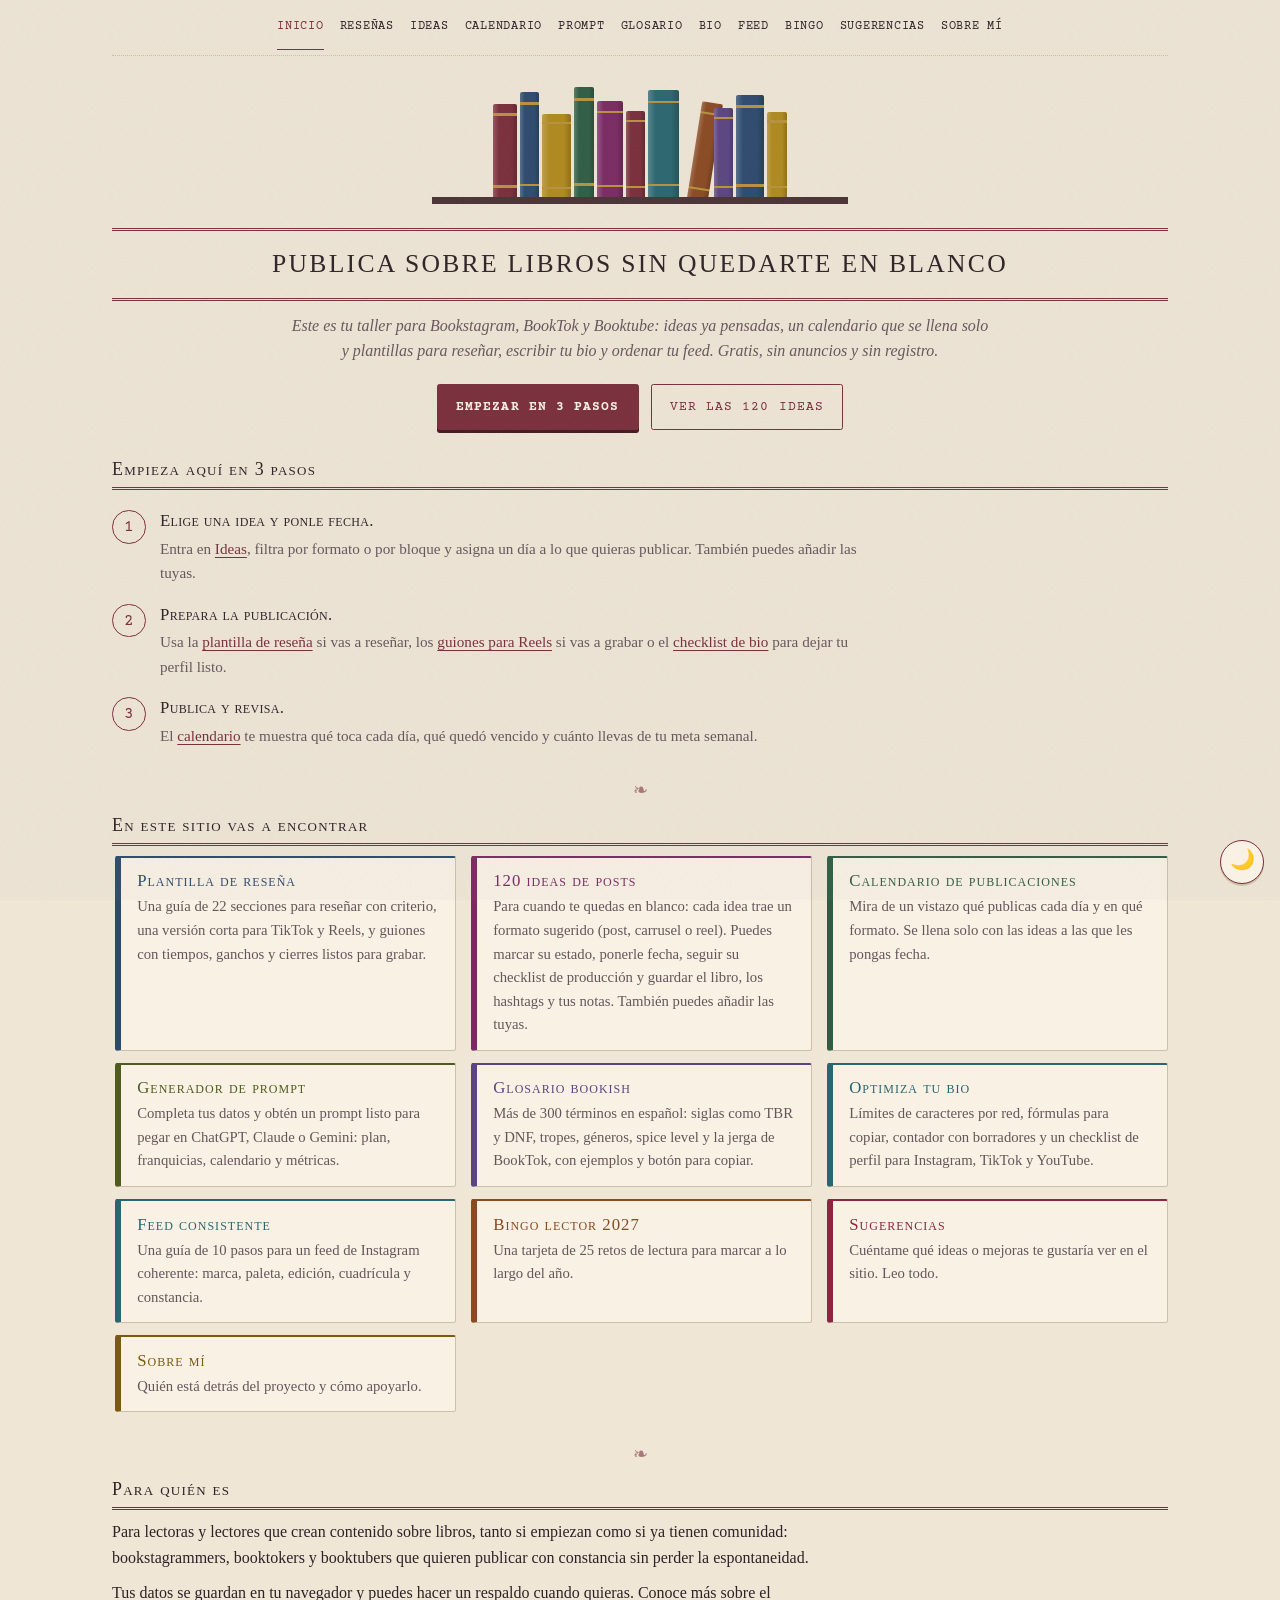
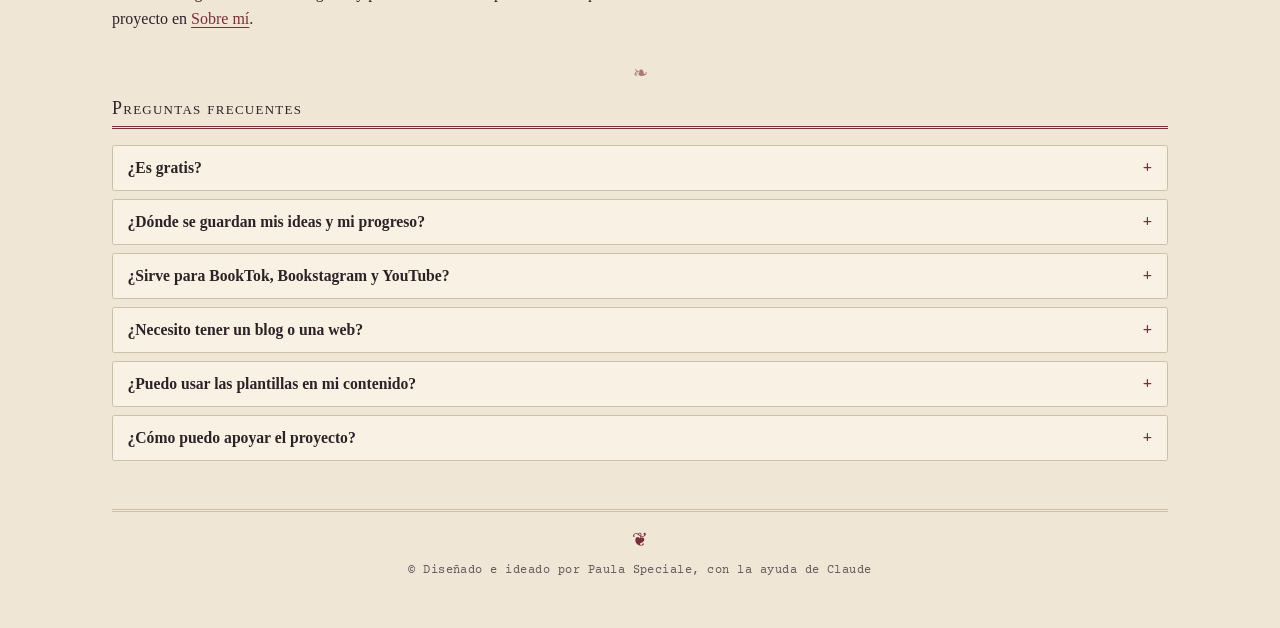
==== commit 3c4eafff: "prompt: integra el generador en menú, portada y sitemap" ====
--- a/index.html
+++ b/index.html
@@ -4,7 +4,7 @@
 <meta charset="UTF-8">
 <meta name="viewport" content="width=device-width, initial-scale=1, viewport-fit=cover">
 <meta name="color-scheme" content="light dark">
-<meta name="description" content="Ideas, calendario, plantillas y glosario para bookstagrammers y booktokers: publica sobre libros con constancia. Gratis, sin anuncios y sin registro.">
+<meta name="description" content="Ideas, calendario, plantillas, prompts y glosario para bookstagrammers y booktokers: publica sobre libros con constancia. Gratis, sin anuncios y sin registro.">
 <meta name="theme-color" content="#efe6d6" media="(prefers-color-scheme: light)">
 <meta name="theme-color" content="#211b24" media="(prefers-color-scheme: dark)">
 <link rel="icon" href="data:image/svg+xml,%3Csvg xmlns='http://www.w3.org/2000/svg' viewBox='0 0 100 100'%3E%3Ctext y='.9em' font-size='90'%3E%F0%9F%93%9A%3C/text%3E%3C/svg%3E">
@@ -17,13 +17,13 @@
 <meta property="og:locale" content="es_ES">
 <meta property="og:site_name" content="Contenido BookTok">
 <meta property="og:title" content="Herramientas para Bookstagram y BookTok: ideas, calendario y plantillas">
-<meta property="og:description" content="Ideas, calendario, plantillas y glosario para bookstagrammers y booktokers: publica sobre libros con constancia. Gratis, sin anuncios y sin registro.">
+<meta property="og:description" content="Ideas, calendario, plantillas, prompts y glosario para bookstagrammers y booktokers: publica sobre libros con constancia. Gratis, sin anuncios y sin registro.">
 <meta property="og:url" content="https://TU-DOMINIO.com/">
 <meta name="twitter:card" content="summary">
 <meta name="twitter:title" content="Herramientas para Bookstagram y BookTok: ideas, calendario y plantillas">
-<meta name="twitter:description" content="Ideas, calendario, plantillas y glosario para bookstagrammers y booktokers: publica sobre libros con constancia. Gratis, sin anuncios y sin registro.">
+<meta name="twitter:description" content="Ideas, calendario, plantillas, prompts y glosario para bookstagrammers y booktokers: publica sobre libros con constancia. Gratis, sin anuncios y sin registro.">
 <link rel="preload" href="fonts/courier-prime-latin-400-normal.woff2" as="font" type="font/woff2" crossorigin>
-<script type="application/ld+json">{"@context": "https://schema.org", "@graph": [{"@type": "WebSite", "url": "https://TU-DOMINIO.com/", "name": "Contenido BookTok", "inLanguage": "es", "publisher": {"@type": "Person", "name": "Paula Speciale", "url": "https://TU-DOMINIO.com/sobre-mi.html"}}, {"@type": "WebApplication", "name": "Contenido BookTok", "url": "https://TU-DOMINIO.com/", "applicationCategory": "LifestyleApplication", "operatingSystem": "Web", "inLanguage": "es", "description": "Ideas, calendario, plantillas y glosario para bookstagrammers y booktokers: publica sobre libros con constancia. Gratis, sin anuncios y sin registro.", "offers": {"@type": "Offer", "price": "0", "priceCurrency": "USD"}, "author": {"@type": "Person", "name": "Paula Speciale", "url": "https://TU-DOMINIO.com/sobre-mi.html"}}, {"@type": "FAQPage", "mainEntity": [{"@type": "Question", "name": "¿Es gratis?", "acceptedAnswer": {"@type": "Answer", "text": "Sí. No hay anuncios, suscripciones ni registro. Puedes usar todas las herramientas sin crear una cuenta."}}, {"@type": "Question", "name": "¿Dónde se guardan mis ideas y mi progreso?", "acceptedAnswer": {"@type": "Answer", "text": "En tu navegador. Si la sincronización está disponible, también se copian a tu espacio privado para que las veas en otros dispositivos. Desde Ideas puedes descargar un respaldo en JSON."}}, {"@type": "Question", "name": "¿Sirve para BookTok, Bookstagram y YouTube?", "acceptedAnswer": {"@type": "Answer", "text": "Sí. Las ideas incluyen formato (post, carrusel o reel), la plantilla de reseña trae una versión corta para Reels y TikTok, y la guía de bio cubre Instagram, TikTok y YouTube."}}, {"@type": "Question", "name": "¿Necesito tener un blog o una web?", "acceptedAnswer": {"@type": "Answer", "text": "No. Las herramientas están pensadas para publicar en redes; también puedes usar las plantillas si tienes blog, podcast o canal de YouTube."}}, {"@type": "Question", "name": "¿Puedo usar las plantillas en mi contenido?", "acceptedAnswer": {"@type": "Answer", "text": "Sí. Adáptalas a tu voz y a tu cuenta. No hace falta atribución."}}, {"@type": "Question", "name": "¿Cómo puedo apoyar el proyecto?", "acceptedAnswer": {"@type": "Answer", "text": "La forma más útil es suscribirte al canal de YouTube. Si quieres, también puedes invitarme un café en Cafecito."}}]}]}</script>
+<script type="application/ld+json">{"@context": "https://schema.org", "@graph": [{"@type": "WebSite", "url": "https://TU-DOMINIO.com/", "name": "Contenido BookTok", "inLanguage": "es", "publisher": {"@type": "Person", "name": "Paula Speciale", "url": "https://TU-DOMINIO.com/sobre-mi.html"}}, {"@type": "WebApplication", "name": "Contenido BookTok", "url": "https://TU-DOMINIO.com/", "applicationCategory": "LifestyleApplication", "operatingSystem": "Web", "inLanguage": "es", "description": "Ideas, calendario, plantillas, prompts y glosario para bookstagrammers y booktokers: publica sobre libros con constancia. Gratis, sin anuncios y sin registro.", "offers": {"@type": "Offer", "price": "0", "priceCurrency": "USD"}, "author": {"@type": "Person", "name": "Paula Speciale", "url": "https://TU-DOMINIO.com/sobre-mi.html"}}, {"@type": "FAQPage", "mainEntity": [{"@type": "Question", "name": "¿Es gratis?", "acceptedAnswer": {"@type": "Answer", "text": "Sí. No hay anuncios, suscripciones ni registro. Puedes usar todas las herramientas sin crear una cuenta."}}, {"@type": "Question", "name": "¿Dónde se guardan mis ideas y mi progreso?", "acceptedAnswer": {"@type": "Answer", "text": "En tu navegador. Si la sincronización está disponible, también se copian a tu espacio privado para que las veas en otros dispositivos. Desde Ideas puedes descargar un respaldo en JSON."}}, {"@type": "Question", "name": "¿Sirve para BookTok, Bookstagram y YouTube?", "acceptedAnswer": {"@type": "Answer", "text": "Sí. Las ideas incluyen formato (post, carrusel o reel), la plantilla de reseña trae una versión corta para Reels y TikTok, y la guía de bio cubre Instagram, TikTok y YouTube."}}, {"@type": "Question", "name": "¿Necesito tener un blog o una web?", "acceptedAnswer": {"@type": "Answer", "text": "No. Las herramientas están pensadas para publicar en redes; también puedes usar las plantillas si tienes blog, podcast o canal de YouTube."}}, {"@type": "Question", "name": "¿Puedo usar las plantillas en mi contenido?", "acceptedAnswer": {"@type": "Answer", "text": "Sí. Adáptalas a tu voz y a tu cuenta. No hace falta atribución."}}, {"@type": "Question", "name": "¿Cómo puedo apoyar el proyecto?", "acceptedAnswer": {"@type": "Answer", "text": "La forma más útil es suscribirte al canal de YouTube. Si quieres, también puedes invitarme un café en Cafecito."}}]}]}</script>
 <link rel="stylesheet" href="css/base.css">
 <link rel="stylesheet" href="css/paginas/portada.css">
 <script src="js/nucleo/theme.js"></script>
@@ -35,6 +35,7 @@
 <a href="resena.html">Reseñas</a>
 <a href="ideas.html">Ideas</a>
 <a href="calendario.html">Calendario</a>
+<a href="generadorprompt.html">Prompt</a>
 <a href="glosario.html">Glosario</a>
 <a href="bio.html">Bio</a>
 <a href="consistencia.html">Feed</a>
@@ -63,6 +64,7 @@
 <li class="t-resenia"><a href="resena.html"><strong>Plantilla de reseña</strong><span>Una guía de 22 secciones para reseñar con criterio, una versión corta para TikTok y Reels, y guiones con tiempos, ganchos y cierres listos para grabar.</span></a></li>
 <li class="t-ideas"><a href="ideas.html"><strong>120 ideas de posts</strong><span>Para cuando te quedas en blanco: cada idea trae un formato sugerido (post, carrusel o reel). Puedes marcar su estado, ponerle fecha, seguir su checklist de producción y guardar el libro, los hashtags y tus notas. También puedes añadir las tuyas.</span></a></li>
 <li class="t-calendario"><a href="calendario.html"><strong>Calendario de publicaciones</strong><span>Mira de un vistazo qué publicas cada día y en qué formato. Se llena solo con las ideas a las que les pongas fecha.</span></a></li>
+<li class="t-prompt"><a href="generadorprompt.html"><strong>Generador de prompt</strong><span>Completa tus datos y obtén un prompt listo para pegar en ChatGPT, Claude o Gemini: plan, franquicias, calendario y métricas.</span></a></li>
 <li class="t-glosario"><a href="glosario.html"><strong>Glosario bookish</strong><span>Más de 300 términos en español: siglas como TBR y DNF, tropes, géneros, spice level y la jerga de BookTok, con ejemplos y botón para copiar.</span></a></li>
 <li class="t-bio"><a href="bio.html"><strong>Optimiza tu bio</strong><span>Límites de caracteres por red, fórmulas para copiar, contador con borradores y un checklist de perfil para Instagram, TikTok y YouTube.</span></a></li>
 <li class="t-feed"><a href="consistencia.html"><strong>Feed consistente</strong><span>Una guía de 10 pasos para un feed de Instagram coherente: marca, paleta, edición, cuadrícula y constancia.</span></a></li>
--- a/css/base.css
+++ b/css/base.css
@@ -79,6 +79,7 @@
   --c-sugerencias: light-dark(#8e2540, #f0909f);  /* burdeos rosado */
   --c-sobre-mi: light-dark(#7a5a0e, #e8c566);     /* mostaza */
   --c-bio: light-dark(#2a6670, #4a9aa6);          /* verde azulado */
+  --c-prompt: light-dark(#4e5b1f, #c9d78f);       /* verde oliva */
   --oro: light-dark(#b8923e, #e3b86a);
 
   /* Tipografía, papel y marco (definidos aquí arriba, antes de usarse) */
@@ -122,8 +123,8 @@
   font: 1rem/1.55 var(--sans);
 }
 
-/* Las páginas con rejilla propia (calendario, ideas, glosario, bio, bingo y
-   portada) usan el ancho de app; el resto se queda en la medida de lectura. */
+/* Las páginas con rejilla propia (calendario, ideas, glosario, bio, bingo,
+   prompt y portada) usan el ancho de app; el resto se queda en la medida de lectura. */
 body.pagina-app { --ancho-pagina: var(--ancho-app); }
 
 p { margin: 0; }
@@ -681,6 +682,7 @@
 :root[data-seccion="sugerencias"] { --acento: var(--c-sugerencias); }
 :root[data-seccion="sobre-mi"] { --acento: var(--c-sobre-mi); }
 :root[data-seccion="bio"] { --acento: var(--c-bio); }
+:root[data-seccion="prompt"] { --acento: var(--c-prompt); }
 
 /* Tarjetas con un filete de color en el borde superior */
 .guia, .formulario, .donacion, .herramientas, .toc { border-top: 2px solid var(--acento); }
--- a/css/paginas/portada.css
+++ b/css/paginas/portada.css
@@ -196,6 +196,7 @@
 .tarjetas li.t-resenia { --c: var(--c-resenia); }
 .tarjetas li.t-ideas { --c: var(--c-ideas); }
 .tarjetas li.t-calendario { --c: var(--c-calendario); }
+.tarjetas li.t-prompt { --c: var(--c-prompt); }
 .tarjetas li.t-glosario { --c: var(--c-glosario); }
 .tarjetas li.t-bio, .tarjetas li.t-feed { --c: var(--c-bio); }
 .tarjetas li.t-bingo { --c: var(--c-bingo); }
